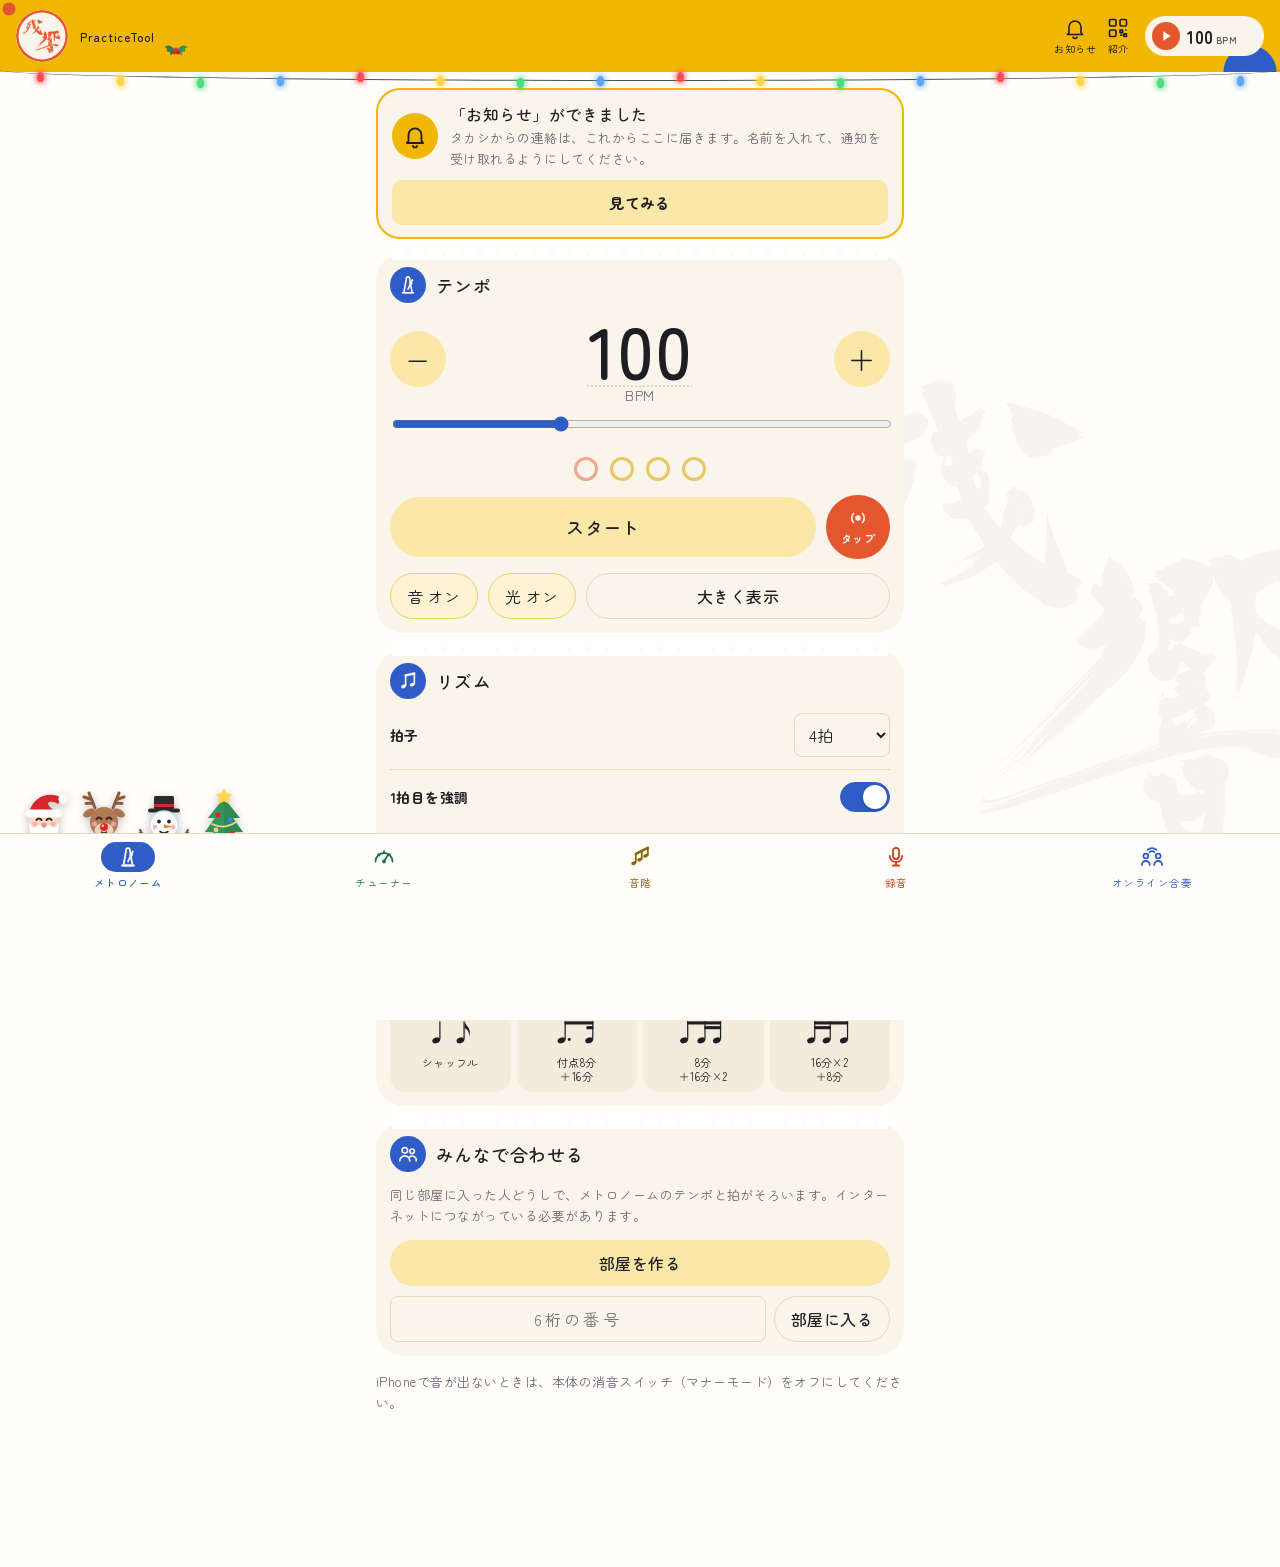
==== index.html @ eec0e706 "アイコンの自動更新：アイコンのアドレスに版を付けて Android が確実に新しい絵に替えるように（アプリの id も固定）。iPhone のホーム画面アプリには、アイコンが変わったときに入れ直しの案" ====
<!DOCTYPE html>
<html lang="ja">
<head>
  <meta charset="UTF-8">
  <meta name="viewport" content="width=device-width, initial-scale=1, viewport-fit=cover">
  <meta name="theme-color" content="#F2B705">
  <!-- 字体：禅丸ゴシック（T'S コンセプト） -->
  <link rel="preconnect" href="https://fonts.googleapis.com">
  <link rel="preconnect" href="https://fonts.gstatic.com" crossorigin>
  <link href="https://fonts.googleapis.com/css2?family=Zen+Maru+Gothic:wght@400;500&amp;display=swap" rel="stylesheet">
  <!-- クリスマスの見た目（毎年11月1日〜12月25日）。描く前に切り替えて、ちらつかないようにする -->
  <script>
    (function () {
      var d = new Date();
      if (d.getMonth() === 10 || (d.getMonth() === 11 && d.getDate() <= 25)) document.documentElement.classList.add('theme-xmas');
    })();
  </script>
  <meta name="description" content="メトロノーム・チューナー・音階・録音をひとつにまとめた楽器練習アプリ">
  <meta name="apple-mobile-web-app-capable" content="yes">
  <meta name="apple-mobile-web-app-title" content="残響PracticeTool">
  <meta name="apple-mobile-web-app-status-bar-style" content="black-translucent">
  <title>残響 PracticeTool</title>
  <!-- LINE などにリンクを貼ったときのプレビュー -->
  <meta property="og:type" content="website">
  <meta property="og:title" content="残響 PracticeTool">
  <meta property="og:description" content="メトロノーム・チューナー・音階・録音をひとつにまとめた楽器練習アプリ。ホーム画面に追加して使えます。">
  <meta property="og:url" content="https://trumpet926-bit.github.io/zankyo/">
  <meta property="og:image" content="https://trumpet926-bit.github.io/zankyo/icons/og-image.png">
  <meta property="og:image:width" content="1200">
  <meta property="og:image:height" content="630">
  <meta name="twitter:card" content="summary_large_image">
  <link rel="manifest" href="manifest.webmanifest">
  <link rel="icon" href="icons/icon-32.png?v=20261123" sizes="32x32" type="image/png">
  <link rel="icon" href="icons/icon-192.png?v=20261123" sizes="192x192" type="image/png">
  <link rel="apple-touch-icon" href="icons/icon-180.png?v=20261123">
  <link rel="stylesheet" href="style.css">
</head>
<body>
  <header class="app-header">
    <h1 class="brand">
      <img src="icons/logo-seal.png" alt="残響" class="brand-logo" draggable="false">
      <span class="brand-sub">PracticeTool</span>
      <!-- クリスマスの飾り（ひいらぎ） -->
      <svg class="xmas-holly" viewBox="0 0 32 24" aria-hidden="true">
        <path d="M15 13C10 4 4 6 2 9c3 0 4 3 2 5 4-1 6 2 5 5 3-3 5-3 6-6Z" fill="#2f7d4f"/>
        <path d="M17 13c5-9 11-7 13-4-3 0-4 3-2 5-4-1-6 2-5 5-3-3-5-3-6-6Z" fill="#3a8f5c"/>
        <circle cx="13.6" cy="15" r="2.6" fill="#d4282f"/>
        <circle cx="18.4" cy="15" r="2.6" fill="#c41f27"/>
        <circle cx="16" cy="11.4" r="2.6" fill="#e0353d"/>
      </svg>
    </h1>
    <!-- お知らせ（持ち主から全員へ） -->
    <button class="header-share header-notice" id="openNotice" aria-label="お知らせ">
      <svg viewBox="0 0 24 24" aria-hidden="true">
        <path d="M6 16.5V11a6 6 0 0 1 12 0v5.5l1.5 2h-15Z"/>
        <path d="M10 20.5a2 2 0 0 0 4 0"/>
      </svg>
      <span>お知らせ</span>
      <i class="notice-dot" id="noticeDot" hidden></i>
    </button>
    <!-- アプリを人に紹介する（QRコードを見せる） -->
    <button class="header-share" id="openShare" aria-label="このアプリを紹介する">
      <svg viewBox="0 0 24 24" aria-hidden="true">
        <rect x="3.5" y="3.5" width="6.5" height="6.5" rx="1.2"/>
        <rect x="14" y="3.5" width="6.5" height="6.5" rx="1.2"/>
        <rect x="3.5" y="14" width="6.5" height="6.5" rx="1.2"/>
        <path d="M14 14h2.6v2.6H14zM17.9 17.9h2.6v2.6h-2.6zM14 19.2h2.6M19.2 14h1.3"/>
      </svg>
      <span>紹介</span>
    </button>
    <!-- どの画面からでも押せる、小さなメトロノームのボタン -->
    <button class="mini-metro" id="miniMetro" aria-label="メトロノームのスタート／ストップ">
      <span class="mini-dot" id="miniDot"></span>
      <span class="mini-icon" id="miniIcon"></span>
      <span class="mini-bpm"><span id="miniBpm">100</span><small>BPM</small></span>
    </button>
  </header>

  <!-- 新しい版のお知らせ -->
  <div class="update-banner" id="updateBanner" hidden>新しい版があります。止めたあと（部屋に入っているときは出たあと）に自動で更新します。</div>
  <div class="update-banner done" id="updatedToast" hidden>新しい版に更新しました</div>

  <main>
    <!-- 新しくできた「お知らせ」の案内（一度お知らせを開くまで出す） -->
    <div class="notice-intro" id="noticeIntro" hidden>
      <span class="notice-intro-bell" aria-hidden="true">
        <svg viewBox="0 0 24 24"><path d="M6 16.5V11a6 6 0 0 1 12 0v5.5l1.5 2h-15Z"/><path d="M10 20.5a2 2 0 0 0 4 0"/></svg>
      </span>
      <div class="notice-intro-text">
        <b>「お知らせ」ができました</b>
        <span>タカシからの連絡は、これからここに届きます。名前を入れて、通知を受け取れるようにしてください。</span>
      </div>
      <button class="ens-btn gold notice-intro-open" id="noticeIntroOpen">見てみる</button>
    </div>
    <!-- ホーム画面に追加する案内（必要なときだけ表示） -->
    <div class="install-banner" id="installBanner" hidden>
      <button class="install-close" id="installClose" aria-label="閉じる">×</button>
      <div class="install-title" id="installTitle"></div>
      <div class="install-body" id="installBody"></div>
      <button class="btn primary" id="installButton" hidden>ホーム画面に追加</button>
    </div>

    <!-- メトロノーム -->
    <section class="panel active" id="panel-metronome">
      <!-- テンポ -->
      <div class="tool-section">
        <div class="section-head">
          <span class="section-icon">
            <svg viewBox="0 0 24 24" aria-hidden="true">
              <path d="M7.5 20.5 10.3 4.2a1.2 1.2 0 0 1 1.2-1h1a1.2 1.2 0 0 1 1.2 1l2.8 16.3Z" class="line"/>
              <path d="M6 20.5h12M12 16.5 16.8 6.5" class="line"/>
              <circle cx="15.1" cy="10" r="1.7" class="dot"/>
            </svg>
          </span>
          <h2>テンポ</h2>
        </div>
        <div class="bpm-display">
          <button class="round-btn" id="bpmDown" aria-label="テンポを下げる">−</button>
          <div>
            <button class="bpm-value tempo-edit" id="bpmValue" aria-label="テンポを数字で入力">100</button>
            <div class="bpm-label">BPM</div>
          </div>
          <button class="round-btn" id="bpmUp" aria-label="テンポを上げる">＋</button>
        </div>
        <input type="range" id="bpmSlider" min="30" max="240" value="100" class="bpm-slider">

        <div class="beat-dots" id="beatDots"></div>

        <div class="action-row">
          <button class="btn primary big" id="startStop">スタート</button>
          <button class="tap-btn" id="tapTempo" aria-label="タップしてテンポを決める">
            <svg viewBox="0 0 24 24" aria-hidden="true">
              <circle cx="12" cy="12" r="3" fill="currentColor"/>
              <path d="M7.1 7.1a7 7 0 0 0 0 9.8M16.9 7.1a7 7 0 0 1 0 9.8" fill="none" stroke="currentColor" stroke-width="1.8" stroke-linecap="round"/>
            </svg>
            <span>タップ</span>
          </button>
        </div>
        <div class="action-row compact">
          <button class="toggle" data-toggle="metroSound" aria-pressed="true">音</button>
          <button class="toggle" data-toggle="metroLight" aria-pressed="true">光</button>
          <button class="btn" id="openBigView">大きく表示</button>
        </div>
      </div>

      <!-- リズム -->
      <div class="tool-section">
        <div class="section-head">
          <span class="section-icon">
            <svg viewBox="0 0 24 24" aria-hidden="true">
              <ellipse cx="7" cy="18" rx="2.6" ry="1.9" transform="rotate(-20 7 18)" class="dot"/>
              <ellipse cx="16.5" cy="16" rx="2.6" ry="1.9" transform="rotate(-20 16.5 16)" class="dot"/>
              <path d="M9.4 17.3V5.8M18.9 15.3V3.8" class="line"/>
              <path d="M9.4 5.8 18.9 3.8" class="beam"/>
            </svg>
          </span>
          <h2>リズム</h2>
        </div>
        <div class="setting-row">
          <span class="sub-label">拍子</span>
          <select id="beatsSelect">
            <option value="1">1拍</option>
            <option value="2">2拍</option>
            <option value="3">3拍</option>
            <option value="4" selected>4拍</option>
            <option value="5">5拍</option>
            <option value="6">6拍</option>
            <option value="7">7拍</option>
          </select>
        </div>
        <label class="setting-row">
          <span class="sub-label">1拍目を強調</span>
          <input type="checkbox" id="accentCheck" class="switch" checked>
        </label>
        <div class="sub-head">音色</div>
        <div class="seg click-sounds" id="clickSounds"></div>
        <div class="rhythm-grid" id="rhythmGrid"></div>
      </div>

      <!-- みんなで合わせる -->
      <div class="tool-section">
        <div class="section-head">
          <span class="section-icon">
            <svg viewBox="0 0 24 24" aria-hidden="true">
              <circle cx="8.5" cy="8" r="3" class="line"/>
              <circle cx="16.5" cy="9" r="2.5" class="line"/>
              <path d="M3 19.5a5.5 5.5 0 0 1 11 0M13.8 15.2A4.5 4.5 0 0 1 21 19.5" class="line"/>
            </svg>
          </span>
          <h2 id="syncHeading">みんなで合わせる</h2>
        </div>
        <div id="syncOut">
          <p class="note" id="syncInvite">同じ部屋に入った人どうしで、メトロノームのテンポと拍がそろいます。インターネットにつながっている必要があります。</p>
          <button class="btn primary full-width" id="syncCreate">部屋を作る</button>
          <div class="sync-join">
            <input type="text" inputmode="numeric" maxlength="6" id="syncCodeInput" placeholder="6桁の番号" class="code-input" autocomplete="off">
            <button class="btn" id="syncJoin">部屋に入る</button>
          </div>
        </div>
        <div id="syncIn" hidden>
          <div class="sync-room">
            <span>部屋 <b class="sync-code" id="syncCode"></b></span>
            <button class="btn small" id="syncInviteBtn">招待する</button>
          </div>
          <div class="sync-qr" id="syncQr" hidden></div>
          <div class="sync-me"><span class="sync-me-face" id="syncMeFace"></span><div><small>あなたは</small><b id="syncMe"></b><span class="sync-me-role" id="syncMeRole"></span></div></div>
          <div class="sync-members" id="syncMembers"></div>
          <div class="sync-message" id="syncMessage"></div>
          <div class="sync-calib">
            <p class="sync-calib-live" id="syncCalibLive" hidden></p>
            <button class="btn primary full-width" id="syncCalib" hidden>基準の台に自動で合わせる</button>
            <button class="btn primary full-width" id="syncCalibAll" hidden>全員を順番に合わせる</button>
            <p class="note" id="syncCalibNote"></p>
            <p class="note" id="syncCalibResult" hidden></p>
            <button class="btn full-width tapcal-open" id="openTapCal">タップで合わせる（オンライン合奏用）</button>
            <p class="note small-note">離れた場所の人と合わせるときの補正です。一緒にいるときは、上の「基準の台に自動で合わせる」のほうが正確です。</p>
          </div>
          <div class="sync-countin">
            <label class="setting-row">
              <span class="sub-label">スタートのたびに音で合わせる<small>カウントイン（ピッ×4）のあいだに、全員のマイクで聞いて合わせ直します。同じ部屋にいるとき用。通信の具合に左右されにくくなります。</small></span>
              <input type="checkbox" class="switch" id="syncCountIn">
            </label>
            <p class="note small-note" id="syncCountInNote"></p>
          </div>
          <label class="sync-offset">音のタイミング補正（手で微調整）
            <input type="range" id="syncOffset" min="-400" max="200" step="5" class="bpm-slider">
            <span class="note" id="syncOffsetValue">0 ms</span>
          </label>
          <p class="note">ほかの人より音が早く聞こえるときは右へ、遅いときは左へ動かします。リズム・音・光は自分だけの設定です。</p>
          <button class="btn danger small" id="syncLeave">部屋を出る</button>
        </div>
        <p class="note" id="syncStatus" hidden></p>
        <p class="error" id="syncError" hidden></p>
      </div>

      <p class="note">iPhoneで音が出ないときは、本体の消音スイッチ（マナーモード）をオフにしてください。</p>
      <!-- 時計（Garmin）からの操作。時計を登録した端末だけに出る -->
      <div class="tool-section" id="watchCard" hidden>
        <div class="section-head">
          <span class="section-icon">
            <svg viewBox="0 0 24 24" aria-hidden="true">
              <circle cx="12" cy="12" r="6.5" class="line"/>
              <path d="M9 5.5 9.8 2h4.4l.8 3.5M9 18.5l.8 3.5h4.4l.8-3.5M12 9v3l2 1.5" class="line"/>
            </svg>
          </span>
          <h2>時計で操作</h2>
        </div>
        <button class="btn primary full-width" id="watchToggle">時計からの操作を受け付ける</button>
        <p class="note" id="watchNote"></p>
        <button class="btn small" id="watchCopy">ホーム画面のアプリにも登録する（番号をコピー）</button>
        <p class="note small-note" id="watchCopyNote" hidden>コピーしました。ホーム画面のアプリを開き、左上の「残響」のロゴを5回続けてたたくと出るページのいちばん下で「貼り付けて登録」を押してください。</p>
      </div>
    </section>

    <!-- チューナー -->
    <section class="panel" id="panel-tuner">
      <!-- 上：チューナー -->
      <div class="tool-section">
      <div class="section-head">
        <span class="section-icon">
          <svg viewBox="0 0 24 24" aria-hidden="true">
            <path d="M3.5 16.5a8.5 8.5 0 0 1 17 0" class="line"/>
            <path d="M12 6.2V8M6.2 9.2l1.2 1.2M17.8 9.2l-1.2 1.2" class="line"/>
            <path d="M12 16.5 15.6 10.4" class="line"/>
            <circle cx="12" cy="16.5" r="1.9" class="dot"/>
          </svg>
        </span>
        <h2>チューナー</h2>
      </div>
      <div class="tuner-display" id="tunerDisplay">
        <div class="tuner-note"><span id="tunerNote">–</span><span class="tuner-octave" id="tunerOctave"></span></div>
        <div class="tuner-freq" id="tunerFreq">&nbsp;</div>
        <div class="tuner-meter">
          <div class="meter-tick" style="left: 0%"></div>
          <div class="meter-tick" style="left: 25%"></div>
          <div class="meter-tick center" style="left: 50%"></div>
          <div class="meter-tick" style="left: 75%"></div>
          <div class="meter-tick" style="left: 100%"></div>
          <div class="meter-needle" id="meterNeedle"></div>
        </div>
        <div class="meter-labels">
          <span>♭ 低い</span>
          <span class="tuner-cents" id="tunerCents">&nbsp;</span>
          <span>高い ♯</span>
        </div>
      </div>

      <button class="btn primary big full-width" id="tunerStartStop">マイクをオン</button>
      <p class="error" id="tunerError" hidden></p>

      <div class="sensitivity-row">
        <span class="sub-label">感度</span>
        <span class="note">鈍い</span>
        <input type="range" id="tunerSensitivity" min="1" max="5" step="1" value="4" class="bpm-slider">
        <span class="note">敏感</span>
      </div>
      <div class="input-meter">
        <div class="level-bar" id="tunerLevel"></div>
        <div class="level-mark" id="tunerLevelMark"></div>
      </div>
      <p class="note small-note">バーが縦の線を越えると反応します。反応しにくいときは感度を上げ、まわりの音に反応するときは下げてください。</p>
      </div>

      <!-- 下：基準音（音叉の代わり） -->
      <div class="tool-section">
        <div class="section-head">
          <span class="section-icon">
            <svg viewBox="0 0 24 24" aria-hidden="true">
              <path d="M8.5 3v7.2a3.5 3.5 0 0 0 7 0V3" class="line"/>
              <path d="M12 13.7V21" class="line"/>
              <path d="M18.6 5.4a3.6 3.6 0 0 1 0 4.4M20.6 3.8a6.2 6.2 0 0 1 0 7.6" class="line"/>
            </svg>
          </span>
          <h2>基準音</h2>
        </div>
        <div class="drone-main">
          <button class="round-btn small" id="dronePrev" aria-label="半音下げる">◀</button>
          <div class="drone-note">
            <div class="drone-name" id="droneName">B♭4</div>
            <div class="drone-freq" id="droneFreq">466.2 Hz</div>
          </div>
          <button class="round-btn small" id="droneNext" aria-label="半音上げる">▶</button>
          <button class="btn primary drone-toggle" id="droneToggle">鳴らす</button>
        </div>
        <div class="drone-row">
          <div class="seg drone-quick">
            <button id="droneBb">B♭</button>
            <button id="droneA">A</button>
          </div>
          <span class="player-label">オクターブ</span>
          <div class="seg drone-oct">
            <button id="droneOctDown" aria-label="1オクターブ下げる">−</button>
            <button id="droneOctUp" aria-label="1オクターブ上げる">＋</button>
          </div>
        </div>
        <div class="drone-row">
          <span class="player-label">音色</span>
          <div class="seg" id="droneTimbres"></div>
        </div>
        <div class="drone-row">
          <span class="player-label">音量</span>
          <input type="range" id="droneVolume" min="0.1" max="1" step="0.05" class="bpm-slider">
        </div>
        <p class="note small-note">鳴らしている間は、チューナーのマイクはオフになります。</p>
      </div>

      <!-- 共通の設定 -->
      <div class="common-setting">
        <div>
          <div class="sub-label">基準の高さ（A）</div>
          <div class="note small-note">チューナー・基準音・音階に共通。吹奏楽では 442Hz がよく使われます</div>
        </div>
        <div class="a4-control">
          <button class="round-btn small" id="a4Down" aria-label="基準を下げる">−</button>
          <span class="a4-value"><span id="a4Value">442</span><small>Hz</small></span>
          <button class="round-btn small" id="a4Up" aria-label="基準を上げる">＋</button>
        </div>
      </div>
    </section>

    <!-- 音階 -->
    <section class="panel" id="panel-scale">
      <!-- 調と種類 -->
      <div class="tool-section">
        <div class="section-head">
          <span class="section-icon">
            <svg viewBox="0 0 24 24" aria-hidden="true">
              <path d="M9 3.5 7.5 20.5M15.5 3.5 14 20.5M4.5 9.5l15-2.5M4 16l15-2.5" class="line"/>
            </svg>
          </span>
          <h2>調と種類</h2>
        </div>
        <div class="sub-head">調</div>
        <div class="key-grid" id="keyGrid"></div>
        <div class="sub-head">種類</div>
        <div class="chip-grid" id="scaleTypes"></div>
      </div>

      <!-- 音階（音の並びと再生） -->
      <div class="tool-section">
        <div class="section-head">
          <span class="section-icon">
            <svg viewBox="0 0 24 24" aria-hidden="true">
              <ellipse cx="5.6" cy="18.3" rx="2.4" ry="1.8" transform="rotate(-20 5.6 18.3)" class="dot"/>
              <ellipse cx="11.6" cy="14.6" rx="2.4" ry="1.8" transform="rotate(-20 11.6 14.6)" class="dot"/>
              <ellipse cx="17.6" cy="10.9" rx="2.4" ry="1.8" transform="rotate(-20 17.6 10.9)" class="dot"/>
              <path d="M7.8 17.6V8.8M13.8 13.9V5.6M19.8 10.2V2.9" class="line"/>
              <path d="M7.8 8.8 19.8 2.9" class="beam"/>
            </svg>
          </span>
          <div>
            <h2 id="scaleTitle"></h2>
            <div class="scale-start" id="scaleStart"></div>
          </div>
        </div>
        <button class="guide-link" id="openGuide">
          <svg viewBox="0 0 24 24" aria-hidden="true"><path d="M4 5.5A2.5 2.5 0 0 1 6.5 3H20v15H6.5A2.5 2.5 0 0 0 4 20.5Zm0 15A2.5 2.5 0 0 0 6.5 23H20v-5" fill="none" stroke="currentColor" stroke-width="1.8" stroke-linejoin="round"/></svg>
          <span id="openGuideLabel">この音階の解説</span>
        </button>
        <div class="note-chips" id="noteChips"></div>
        <p class="note small-note">音符を押すと、その音が鳴ります。</p>
        <div class="scale-play">
          <button class="btn primary big" id="scaleStartStop">再生</button>
          <button class="btn big rec-along" id="scaleRecord"></button>
        </div>
        <p class="note small-note">「録音しながら再生」は、鳴らした音階と自分の演奏をまとめて録音し、「録音」の画面に保存します。</p>
        <p class="error" id="scaleRecError" hidden></p>
      </div>

      <!-- 再生の設定 -->
      <div class="tool-section">
        <div class="section-head">
          <span class="section-icon">
            <svg viewBox="0 0 24 24" aria-hidden="true">
              <path d="M4 7h16M4 17h16" class="line"/>
              <circle cx="9" cy="7" r="2.4" class="knob"/>
              <circle cx="15" cy="17" r="2.4" class="knob"/>
            </svg>
          </span>
          <h2>再生の設定</h2>
        </div>
        <div class="sub-head">テンポ</div>
        <div class="tempo-row">
          <button class="round-btn small" id="scaleBpmDown" aria-label="テンポを下げる">−</button>
          <span class="tempo-value"><button class="tempo-edit" id="scaleBpmValue" aria-label="テンポを数字で入力">80</button> BPM</span>
          <button class="round-btn small" id="scaleBpmUp" aria-label="テンポを上げる">＋</button>
        </div>
        <input type="range" id="scaleBpmSlider" min="30" max="200" value="80" class="bpm-slider">
        <div class="sub-head">音の長さ</div>
        <div class="note-lengths" id="noteLengths"></div>
        <div class="sub-head">練習の補助</div>
        <label class="setting-row">
          <span class="sub-label">自分で吹く<small>音階は鳴らさず、楽譜の音符をテンポに合わせて光らせます</small></span>
          <input type="checkbox" id="scaleSelfPlay" class="switch">
        </label>
        <label class="setting-row">
          <span class="sub-label">ドローン（主音をのばす）<small>主音とのずれが「うなり」として聞こえます</small></span>
          <input type="checkbox" id="scaleDrone" class="switch">
        </label>
        <div class="drone-mix" id="scaleDroneMix">
          <span class="note">ドローンの音量</span>
          <input type="range" id="scaleDroneVolume" min="0.1" max="1" step="0.05" class="bpm-slider">
        </div>
        <label class="setting-row" id="scaleRelativeRow">
          <span class="sub-label">平行調も続けて<small id="scaleRelativeNote"></small></span>
          <input type="checkbox" id="scaleRelative" class="switch">
        </label>
        <label class="setting-row">
          <span class="sub-label">メトロノームも鳴らす</span>
          <input type="checkbox" id="scaleClick" class="switch">
        </label>
        <button class="guide-link scale-more" id="toggleScaleSettings" aria-expanded="false">
          <svg viewBox="0 0 24 24" aria-hidden="true"><path d="M4 7h16M4 17h16" fill="none" stroke="currentColor" stroke-width="1.8" stroke-linecap="round"/><circle cx="9" cy="7" r="2.4" fill="currentColor"/><circle cx="15" cy="17" r="2.4" fill="currentColor"/></svg>
          <span>詳しい設定</span>
        </button>
        <div class="scale-settings" id="scaleSettings" hidden>
        <div class="sub-head">楽器の調</div>
        <div class="seg" id="scaleTranspositions">
          <button data-transposition="0">C（実音）</button>
          <button data-transposition="2">B♭</button>
          <button data-transposition="9">E♭</button>
          <button data-transposition="7">F</button>
        </div>
        <p class="note small-note" id="transpositionNote"></p>
        <div class="sub-head">始める高さ</div>
        <div class="seg" id="scaleOctaves">
          <button data-octave="-2">2つ下</button>
          <button data-octave="-1">1つ下</button>
          <button data-octave="0">標準</button>
          <button data-octave="1">1つ上</button>
        </div>
        <label class="setting-row">
          <span class="sub-label">始める前に4拍数える</span>
          <input type="checkbox" id="countIn" class="switch">
        </label>
        <label class="setting-row">
          <span class="sub-label">くり返す</span>
          <input type="checkbox" id="scaleRepeat" class="switch">
        </label>
        </div>
      </div>
    </section>

    <!-- 録音 -->
    <section class="panel" id="panel-recorder">
      <div class="tool-section">
        <div class="section-head">
          <span class="section-icon">
            <svg viewBox="0 0 24 24" aria-hidden="true">
              <rect x="9" y="2.8" width="6" height="11.2" rx="3" class="line"/>
              <path d="M5.8 11a6.2 6.2 0 0 0 12.4 0M12 17.2v3.3M8.8 20.5h6.4" class="line"/>
            </svg>
          </span>
          <h2>録音</h2>
        </div>
        <div class="rec-panel">
          <div class="rec-time" id="recTime">0:00</div>
          <div class="level-meter"><div class="level-bar" id="levelBar"></div></div>
          <button class="rec-button" id="recButton" aria-label="録音"><span class="rec-icon"></span></button>
          <div class="rec-status" id="recStatus">押すと録音を始めます</div>
        </div>
        <label class="setting-row">
          <span class="sub-label">メトロノームを鳴らしながら録音</span>
          <input type="checkbox" id="recWithMetronome" class="switch">
        </label>
        <p class="note small-note">テンポと拍子は「メトロノーム」画面の設定を使います。</p>
        <p class="error" id="recError" hidden></p>
      </div>

      <!-- 再生プレーヤー（一覧から選んだ録音を再生する） -->
      <div class="player" id="player" hidden>
        <div class="player-title" id="playerTitle"></div>
        <canvas class="waveform" id="waveform" aria-label="波形。押すとその位置から再生します"></canvas>
        <div class="seek-wrap">
          <div class="loop-region" id="loopRegion" hidden></div>
          <input type="range" id="playerSeek" min="0" max="1000" value="0" class="bpm-slider player-seek" aria-label="再生位置">
        </div>
        <div class="player-times"><span id="playerPos">0:00</span><span id="playerDur">0:00</span></div>
        <div class="player-controls">
          <button class="round-btn skip-btn" id="playerBack" aria-label="5秒戻す">−5秒</button>
          <button class="player-play" id="playerPlay" aria-label="再生"></button>
          <button class="round-btn skip-btn" id="playerFwd" aria-label="5秒進める">+5秒</button>
        </div>
        <div class="player-row">
          <span class="player-label">速さ</span>
          <div class="seg" id="playerRates">
            <button data-rate="0.5">0.5倍</button>
            <button data-rate="0.75">0.75倍</button>
            <button data-rate="1">1倍</button>
          </div>
        </div>
        <div class="player-row">
          <span class="player-label">くり返し</span>
          <div class="seg">
            <button id="loopA">A</button>
            <button id="loopB">B</button>
            <button id="loopClear">解除</button>
          </div>
        </div>
        <p class="note" id="loopInfo">始めたい位置で「A」、終わりたい位置で「B」を押すと、その間をくり返します。</p>
        <button class="btn full-width trim-open" id="trimOpen">✂ 切り取り</button>
        <div class="trim-panel" id="trimPanel" hidden>
          <p class="trim-range" id="trimRange"></p>
          <p class="note small-note">波形の上の丸い持ち手を動かして、残したい範囲を決めます。元の録音はそのまま残り、切り取った部分が新しい録音（MP3）として保存されます。</p>
          <div class="trim-row">
            <button class="btn small" id="trimSetStart">今の位置を開始に</button>
            <button class="btn small" id="trimSetEnd">今の位置を終了に</button>
          </div>
          <div class="trim-row">
            <button class="btn" id="trimPreview">▶ 範囲を聞く</button>
            <button class="btn primary" id="trimSave">この範囲を保存</button>
          </div>
          <button class="btn small trim-cancel" id="trimCancel">やめる</button>
          <p class="error" id="trimError" hidden></p>
        </div>
        <button class="btn full-width rec-along" id="playerOverdub"></button>
        <p class="note small-note">この録音を頭からスピーカーで鳴らし、合わせて吹いた音とまとめて録音します。最後まで鳴ると録音も止まります。</p>
        <p class="error" id="playerError" hidden></p>
      </div>

      <div class="list-head">
        <h2>録音したもの</h2>
        <button class="btn small" id="importButton">ファイルを開く</button>
        <input type="file" id="importInput" accept="audio/*,.m4a,.mp3,.wav,.webm,.aac,.ogg" multiple hidden>
      </div>
      <div id="recList"></div>
    </section>
    <section class="panel" id="panel-ensemble">
      <div class="ens-stage">
        <!-- パスワードを入れるまでは、これだけを出す -->
        <div class="ens-lock" id="ensLock">
          <h2 class="ens-title">オンライン合奏</h2>
          <p class="ens-lead">離れた場所の仲間と、音声をつないで一緒に吹く。<br>パスワードを知っている人だけの部屋です。</p>
          <form class="ens-form" id="labUnlock">
            <input type="password" id="labPassword" placeholder="パスワード" autocomplete="off" class="ens-input">
            <button class="ens-btn gold" type="submit" id="labSubmit">入る</button>
          </form>
          <p class="ens-error" id="labError" hidden></p>
        </div>

        <!-- 合奏を始める・参加する -->
        <div class="ens-lobby" id="ensLobby" hidden>
          <h2 class="ens-title">オンライン合奏</h2>
          <p class="ens-lead" id="ensLobbyLead">有線イヤホンをつけて、はじめましょう。</p>
          <button class="ens-btn gold large" id="ensStartSession">合奏をはじめる</button>
          <p class="ens-small center">部屋をつくると、すぐに音声がつながります。仲間はあとから招待できます。</p>
          <div class="ens-divider"><span>または</span></div>
          <form class="ens-form" id="ensJoinForm">
            <input type="text" inputmode="numeric" maxlength="6" id="ensCode" placeholder="部屋の番号（6桁）" class="ens-input code" autocomplete="off">
            <button class="ens-btn outline" type="submit" id="ensJoinBtn">参加する</button>
          </form>
          <p class="ens-error" id="ensLobbyError" hidden></p>
        </div>

        <!-- 合奏中 -->
        <div class="ens-session" id="ensSession" hidden>
          <div class="ens-head">
            <div>
              <p class="ens-label">部屋の番号</p>
              <p class="ens-room-code" id="ensRoomCode"></p>
            </div>
            <button class="ens-btn outline small" id="ensInvite">招待する</button>
          </div>
          <div class="ens-qr" id="ensQr" hidden></div>

          <div class="ens-members" id="ensMembers"></div>
          <button class="ens-btn gold full" id="ensConnect" hidden>音声をつなぐ</button>
          <p class="ens-error" id="ensError" hidden></p>

          <div class="ens-metro">
            <div class="ens-dots" id="ensDots"></div>
            <div class="ens-metro-row">
              <button class="ens-round" id="ensBpmDown" aria-label="テンポを下げる">−</button>
              <div class="ens-bpm"><span id="ensBpm">100</span><small>BPM</small></div>
              <button class="ens-round" id="ensBpmUp" aria-label="テンポを上げる">＋</button>
            </div>
            <div class="ens-metro-row">
              <select id="ensBeats" class="ens-select" aria-label="拍子">
                <option value="1">1拍</option>
                <option value="2">2拍</option>
                <option value="3">3拍</option>
                <option value="4" selected>4拍</option>
                <option value="5">5拍</option>
                <option value="6">6拍</option>
                <option value="7">7拍</option>
              </select>
              <button class="ens-btn gold" id="ensStart">スタート</button>
            </div>
            <div class="ens-metro-row">
              <button class="ens-btn gold ens-cue-btn" id="ensCue">合図を出す</button>
              <button class="ens-btn outline" id="ensBig">大きく表示</button>
            </div>
            <p class="ens-small center">合図：次の小節で、全員の画面に拍の数字（1・2・3・4）が出ます。</p>
          </div>

          <div class="ens-record">
            <button class="ens-rec" id="ensRec" aria-label="合奏を録音する"><span></span></button>
            <p class="ens-rec-label" id="ensRecLabel">合奏を録音する</p>
            <p class="ens-small center" id="ensTakeStatus" hidden></p>
            <button class="ens-btn outline small" id="ensTakeRetry" hidden>もう一度送る</button>
          </div>

          <div class="ens-actions">
            <button class="ens-chip" id="ensMute">マイクを切る</button>
            <button class="ens-chip" id="ensTapCal">タップで合わせる（オンライン合奏用）</button>
          </div>
          <label class="ens-option">
            <input type="checkbox" id="metroViaElement" class="switch">
            <span>メトロノームが聞こえないとき：相手の声と同じ出口から鳴らす</span>
          </label>
        </div>

        <!-- これまでの合奏録音 -->
        <div class="ens-takes" id="ensTakes" hidden>
          <h3 class="ens-subtitle">これまでの合奏録音</h3>
          <div class="ens-take-list" id="ensTakeList"></div>
          <p class="ens-small" id="mixStatus" hidden></p>
        </div>
        <button class="ens-btn outline ens-exit" id="labHide" hidden>退出</button>
      </div>
    </section>
  </main>

  <!-- 音階の解説 -->
  <div class="guide-view" id="guideView" hidden>
    <div class="guide-top">
      <div class="guide-top-row">
        <h2>音階の解説</h2>
        <button class="guide-close" id="closeGuide" aria-label="閉じる">×</button>
      </div>
      <div class="guide-tabs" id="guideTabs"></div>
    </div>
    <article class="guide-body" id="guideBody"></article>
  </div>

  <!-- アプリの紹介（QRコードを見せて、使う人を増やす） -->
  <!-- お知らせ（持ち主から全員へ。一方通行）と、持ち主への連絡 -->
  <div class="share-view notice-view" id="noticeView" hidden>
    <button class="zk-close" id="closeNotice" aria-label="閉じる">×</button>
    <div class="notice-inner">
      <!-- お知らせ と 連絡 は別のページ（上の切り替えで移る） -->
      <div class="notice-tabs" role="tablist">
        <button class="notice-tab active" id="noticeTabNews" role="tab" aria-selected="true">お知らせ</button>
        <button class="notice-tab" id="noticeTabContact" role="tab" aria-selected="false">タカシに連絡</button>
      </div>

      <section class="notice-page" id="noticePageNews">
        <form class="notice-card" id="noticeNameForm" hidden>
          <p>はじめに、お名前を教えてください。お知らせを読んだことが、タカシに伝わります。</p>
          <div class="notice-row">
            <input type="text" id="noticeNameInput" maxlength="20" placeholder="お名前" autocomplete="name">
            <button class="ens-btn gold" type="submit">決める</button>
          </div>
        </form>
        <div class="notice-owner-bar" id="noticeOwnerBar" hidden>
          <span class="note small-note" id="noticeDevices"></span>
          <button class="ens-btn gold notice-write" id="noticeWrite">＋ 書く</button>
        </div>
        <div class="notice-card notice-compose" id="noticeCompose" hidden>
          <input type="text" id="noticeTitleInput" maxlength="60" placeholder="見出し">
          <textarea id="noticeBodyInput" rows="6" maxlength="2000" placeholder="本文"></textarea>
          <div class="notice-row">
            <button class="ens-btn outline" id="noticeCancel" type="button">やめる</button>
            <button class="ens-btn gold" id="noticeSend">全員に送る</button>
          </div>
        </div>
        <p class="note small-note notice-send-note" id="noticeSendNote"></p>
        <div class="notice-list" id="noticeList"></div>
        <div class="notice-foot">
          <div id="noticePushCard" hidden>
            <p class="note small-note" id="noticePushText"></p>
            <button class="ens-btn gold" id="noticePushOn" hidden>通知を受け取る</button>
          </div>
          <p class="note small-note" id="noticeMe" hidden>お名前：<b id="noticeMeName"></b> <button class="btn small" id="noticeRename" type="button">変える</button></p>
        </div>
      </section>

      <section class="notice-page notice-contact" id="noticePageContact" hidden>
        <div class="notice-contact-card">
          <img src="icons/logo-seal.png" alt="" class="notice-contact-seal">
          <h2 id="noticeContactLabel"></h2>
          <p>ご連絡は、SMS（ショートメッセージ）でお願いします。<br>スマホが対応していれば、自動で RCS になります。</p>
          <a class="ens-btn gold notice-sms" id="noticeSms" href="#">メッセージを送る</a>
          <p class="notice-number" id="noticeSmsNumber"></p>
        </div>
      </section>
    </div>
  </div>

  <div class="share-view" id="shareView" hidden>
    <button class="zk-close" id="closeShare" aria-label="閉じる">×</button>
    <div class="share-inner">
      <img src="icons/logo-seal.png" alt="残響" class="share-logo">
      <p class="zk-eyebrow">PRACTICE TOOL</p>
      <h2 class="share-title">残響 PracticeTool</h2>
      <p class="share-lead">管楽器奏者のための練習アプリ<br>無料・登録不要・ブラウザですぐ使えます</p>
      <div class="share-qr"><img src="icons/app-qr.svg" alt="アプリのQRコード"></div>
      <p class="share-note">スマホのカメラで読み取ると開きます</p>
      <p class="share-url">trumpet926-bit.github.io/zankyo</p>
      <div class="share-actions">
        <button class="ens-btn gold" id="shareSend">リンクを送る</button>
        <button class="ens-btn outline" id="shareCopy">コピー</button>
      </div>
      <ul class="share-points">
        <li>メトロノーム（仲間とぴったりそろう）</li>
        <li>チューナー・基準音</li>
        <li>音階と管楽器向けの解説</li>
        <li>録音・聞き返し</li>
      </ul>
    </div>
  </div>

  <!-- タップで合わせる（オンライン合奏用の補正） -->
  <div class="tapcal-view" id="tapCal" hidden>
    <div class="tapcal-inner">
      <p class="tapcal-tag">オンライン合奏用</p>
      <h2 class="tapcal-title">タップで合わせる</h2>
      <p class="note tapcal-note" id="tapCalNote"></p>
      <p class="note small-note">離れた場所の人と合わせるときの補正です。一緒にいるときは「基準の台に自動で合わせる」のほうが正確です。</p>
      <button class="tapcal-pad" id="tapCalPad" disabled aria-label="ここをタップ">タップ</button>
      <p class="tapcal-count" id="tapCalCount"></p>
      <div class="tapcal-actions">
        <button class="btn primary" id="tapCalStart">はじめる</button>
        <button class="btn" id="tapCalClose">閉じる</button>
      </div>
    </div>
  </div>

  <!-- オンライン合奏の合図（全員の画面に、拍の数字を大きく出す） -->
  <div class="cue-view" id="cueView" hidden>
    <p class="cue-by" id="cueBy"></p>
    <div class="cue-num" id="cueNum"></div>
    <div class="cue-dots" id="cueDots"></div>
  </div>

  <!-- 隠しページ（上のロゴを5回たたくと開く） -->
  <div class="zk-view" id="zankyoView" hidden>
    <button class="zk-close" id="closeZankyo" aria-label="閉じる">×</button>
    <div class="zk-inner">
      <header class="zk-hero">
        <img src="icons/logo-seal.png" alt="残響" class="zk-logo">
        <p class="zk-eyebrow">ENSEMBLE REVERBERATION</p>
        <p class="zk-lead">香川大学吹奏楽団の OB で結成した<br>アンサンブルです。</p>
      </header>
      <h2 class="zk-heading">これまでの演奏</h2>
      <div class="zk-videos" id="zkVideos"></div>
      <section id="zkSharedSection" hidden>
        <h2 class="zk-heading">聞いてほしい録音</h2>
        <div class="zk-shared" id="zkShared"></div>
      </section>
      <p class="zk-foot">このページは、ロゴを 5 回たたいた人だけが見られます。</p>
      <div class="zk-watch">
        <button class="zk-watch-btn" id="watchPaste">時計の番号を貼り付けて登録</button>
        <p class="zk-watch-note" id="watchPasteNote"></p>
      </div>
    </div>
  </div>

  <!-- メトロノームの大きな表示（譜面台に置いても見えるように） -->
  <div class="big-view" id="bigView" hidden>
    <div class="big-flash" id="bigFlash"></div>
    <button class="big-close" id="closeBigView" aria-label="閉じる">×</button>
    <div class="big-room" id="bigRoom" hidden></div>
    <div class="big-beat" id="bigBeat">–</div>
    <div class="big-dots" id="bigDots"></div>
    <div class="big-info"><span id="bigBpm">100</span> BPM</div>
    <div class="big-controls">
      <button class="big-round" id="bigBpmDown" aria-label="テンポを下げる">−</button>
      <button class="big-start" id="bigStartStop">スタート</button>
      <button class="big-round" id="bigBpmUp" aria-label="テンポを上げる">＋</button>
    </div>
    <button class="big-cue" id="bigCue" hidden>合図を出す</button>
    <div class="big-toggles">
      <button class="toggle" data-toggle="metroSound" aria-pressed="true">音</button>
      <button class="toggle" data-toggle="metroLight" aria-pressed="true">光</button>
    </div>
  </div>

  <nav class="tab-bar">
    <button class="tab active" data-panel="metronome">
      <span class="tab-icon">
        <svg viewBox="0 0 24 24" aria-hidden="true">
          <path d="M7.5 20.5 10.3 4.2a1.2 1.2 0 0 1 1.2-1h1a1.2 1.2 0 0 1 1.2 1l2.8 16.3Z" class="line"/>
          <path d="M6 20.5h12" class="line"/>
          <path d="M12 16.5 16.8 6.5" class="line"/>
          <circle cx="15.1" cy="10" r="1.7" class="dot"/>
        </svg>
      </span>
      <span class="tab-label">メトロノーム</span>
    </button>
    <button class="tab" data-panel="tuner">
      <span class="tab-icon">
        <svg viewBox="0 0 24 24" aria-hidden="true">
          <path d="M3.5 16.5a8.5 8.5 0 0 1 17 0" class="line"/>
          <path d="M12 6.2V8M6.2 9.2l1.2 1.2M17.8 9.2l-1.2 1.2" class="line"/>
          <path d="M12 16.5 15.6 10.4" class="line"/>
          <circle cx="12" cy="16.5" r="1.9" class="dot"/>
        </svg>
      </span>
      <span class="tab-label">チューナー</span>
    </button>
    <button class="tab" data-panel="scale">
      <span class="tab-icon">
        <svg viewBox="0 0 24 24" aria-hidden="true">
          <ellipse cx="5.6" cy="18.3" rx="2.4" ry="1.8" transform="rotate(-20 5.6 18.3)" class="dot"/>
          <ellipse cx="11.6" cy="14.6" rx="2.4" ry="1.8" transform="rotate(-20 11.6 14.6)" class="dot"/>
          <ellipse cx="17.6" cy="10.9" rx="2.4" ry="1.8" transform="rotate(-20 17.6 10.9)" class="dot"/>
          <path d="M7.8 17.6V8.8M13.8 13.9V5.6M19.8 10.2V2.9" class="line"/>
          <path d="M7.8 8.8 19.8 2.9" class="beam"/>
        </svg>
      </span>
      <span class="tab-label">音階</span>
    </button>
    <button class="tab" data-panel="recorder">
      <span class="tab-icon">
        <svg viewBox="0 0 24 24" aria-hidden="true">
          <rect x="9" y="2.8" width="6" height="11.2" rx="3" class="line"/>
          <path d="M5.8 11a6.2 6.2 0 0 0 12.4 0" class="line"/>
          <path d="M12 17.2v3.3M8.8 20.5h6.4" class="line"/>
        </svg>
      </span>
      <span class="tab-label">録音</span>
    </button>
    <button class="tab" data-panel="ensemble">
      <span class="tab-icon">
        <svg viewBox="0 0 24 24" aria-hidden="true">
          <circle cx="5.8" cy="11" r="2.4" class="line"/>
          <circle cx="18.2" cy="11" r="2.4" class="line"/>
          <path d="M1.8 20a4 4 0 0 1 8 0M14.2 20a4 4 0 0 1 8 0" class="line"/>
          <path d="M9.6 7.2a3.4 3.4 0 0 1 4.8 0M7.6 4.8a6.4 6.4 0 0 1 8.8 0" class="line"/>
        </svg>
      </span>
      <span class="tab-label">オンライン合奏</span>
    </button>
  </nav>

  <script src="js/version.js"></script>
  <script src="js/music.js"></script>
  <script src="js/scale-guide.js"></script>
  <script src="js/storage.js"></script>
  <script src="js/usage.js"></script>
  <script src="js/audio.js"></script>
  <script src="js/metronome.js"></script>
  <script src="js/notation.js"></script>
  <script src="js/staff.js"></script>
  <script src="js/scale-player.js"></script>
  <script src="js/pitch.js"></script>
  <script src="js/tuner.js"></script>
  <script src="js/drone.js"></script>
  <script src="js/recordings-db.js"></script>
  <script src="js/recorder.js"></script>
  <script src="js/player.js"></script>
  <script src="js/waveform.js"></script>
  <script src="js/app.js"></script>
  <script src="js/calib.js"></script>
  <script src="js/edo-faces.js"></script>
  <script src="js/sync.js"></script>
  <script src="js/sync-ui.js"></script>
  <script src="js/ensemble.js"></script>
  <script src="js/tap-calib.js"></script>
  <script src="js/zankyo.js"></script>
  <script src="js/share.js"></script>
  <script src="js/xmas.js"></script>
  <script src="js/watch-remote.js"></script>
  <script src="js/hidden-share.js"></script>
  <script src="js/notice.js"></script>
  <script src="js/install.js"></script>
  <script src="js/update.js"></script>
</body>
</html>
---- style.css ----
:root {
  --bg: #f5f5f4;
  --surface: #ffffff;
  --text: #1c1917;
  --muted: #78716c;
  --border: #d6d3d1;
  --accent: #b45309;
  --accent-text: #ffffff;
  --beat: #e7e5e4;
  --beat-on: #f59e0b;
  --beat-strong: #b45309;
  --danger: #b91c1c;
}

@media (prefers-color-scheme: dark) {
  :root {
    --bg: #1c1917;
    --surface: #292524;
    --text: #f5f5f4;
    --muted: #a8a29e;
    --border: #44403c;
    --accent: #f59e0b;
    --accent-text: #1c1917;
    --beat: #44403c;
    --beat-on: #fbbf24;
    --beat-strong: #f59e0b;
    --danger: #f87171;
  }
}

* { box-sizing: border-box; }

body {
  margin: 0;
  font-family: -apple-system, BlinkMacSystemFont, "Hiragino Sans", "Yu Gothic UI", "Meiryo", sans-serif;
  background: var(--bg);
  color: var(--text);
  padding-bottom: calc(76px + env(safe-area-inset-bottom));
  -webkit-tap-highlight-color: transparent;
}

.app-header {
  display: flex;
  align-items: center;
  padding: calc(10px + env(safe-area-inset-top)) 16px 10px;
  background: linear-gradient(135deg, #26213b, #0e0c17);
  color: #fef3c7;
}
.brand { display: flex; align-items: flex-end; gap: 12px; margin: 0; }
.brand-logo { height: 52px; width: auto; display: block; }
.brand-sub { font-size: 12px; font-weight: 600; letter-spacing: 0.12em; color: #fbbf24; opacity: 0.85; }

main { position: relative; max-width: 560px; margin: 0 auto; padding: 16px; }

.panel { display: none; }
.panel.active { display: block; }

h2 { font-size: 16px; margin: 24px 0 8px; }
h2:first-child { margin-top: 0; }

.note { font-size: 13px; color: var(--muted); line-height: 1.6; }
.coming-soon { text-align: center; color: var(--muted); padding: 48px 0; }

/* ボタン */
.btn {
  font: inherit;
  padding: 10px 16px;
  border-radius: 10px;
  border: 1px solid var(--border);
  background: var(--surface);
  color: var(--text);
  cursor: pointer;
}
.btn.primary { background: var(--accent); color: var(--accent-text); border-color: var(--accent); }
.btn.danger { color: var(--danger); border-color: var(--danger); }
.btn.big { flex: 1; font-size: 18px; padding: 16px; }
.btn.small { font-size: 13px; padding: 6px 12px; }

.round-btn {
  width: 56px; height: 56px;
  border-radius: 50%;
  border: 1px solid var(--border);
  background: var(--surface);
  color: var(--text);
  font-size: 28px;
  cursor: pointer;
}

.row { display: flex; gap: 12px; align-items: center; margin: 16px 0; flex-wrap: wrap; }

select, input[type="text"], input[type="password"] {
  font: inherit;
  padding: 8px 10px;
  border-radius: 8px;
  border: 1px solid var(--border);
  background: var(--surface);
  color: var(--text);
}
select.full { width: 100%; }
label { display: flex; gap: 8px; align-items: center; }
label.checkbox { font-size: 15px; }

/* メトロノーム */
.bpm-display {
  display: flex;
  align-items: center;
  justify-content: space-between;
  text-align: center;
  margin: 8px 0 16px;
}
.bpm-value { font-size: 72px; font-weight: 700; line-height: 1; font-variant-numeric: tabular-nums; }
.bpm-label { font-size: 14px; color: var(--muted); }
.bpm-slider { width: 100%; accent-color: var(--accent); }

.beat-dots { display: flex; justify-content: center; gap: 12px; margin: 24px 0; min-height: 28px; }
.beat-dot {
  width: 24px; height: 24px;
  border-radius: 50%;
  background: var(--beat);
  transition: background 0.05s;
}
.beat-dot.on { background: var(--beat-on); }
.beat-dot.on.strong { background: var(--beat-strong); transform: scale(1.15); }

/* 音階 */
.key-grid { display: grid; grid-template-columns: repeat(6, 1fr); gap: 6px; }
.key-btn {
  font: inherit;
  font-size: 16px;
  font-weight: 600;
  padding: 10px 0;
  border-radius: 10px;
  border: 1px solid var(--border);
  background: var(--surface);
  color: var(--text);
  cursor: pointer;
}
.key-btn.selected { background: var(--accent); border-color: var(--accent); color: var(--accent-text); }

.scale-view {
  margin: 16px 0;
  padding: 12px;
  border-radius: 12px;
  background: var(--surface);
  border: 1px solid var(--border);
}
.scale-title { font-size: 18px; font-weight: 700; }
.scale-start { font-size: 13px; color: var(--muted); margin: 4px 0 12px; }
.note-chips { display: flex; flex-direction: column; gap: 8px; margin-bottom: 12px; }
.chip-row { display: flex; flex-wrap: wrap; gap: 6px; }
.chip {
  font: inherit;
  min-width: 40px;
  padding: 8px;
  border: none;
  border-radius: 8px;
  background: var(--beat);
  color: var(--text);
  text-align: center;
  font-size: 15px;
  cursor: pointer;
}
.chip.playing { background: var(--beat-on); color: #1c1917; font-weight: 700; }

.tempo-row { display: flex; align-items: center; justify-content: space-between; }
.tempo-value { font-size: 28px; font-weight: 700; font-variant-numeric: tabular-nums; }
.round-btn.small { width: 44px; height: 44px; font-size: 22px; }

.options { display: flex; flex-direction: column; gap: 10px; margin: 16px 0; }
.full-width { width: 100%; }


/* 下のタブ */
.tab-bar {
  position: fixed;
  left: 0; right: 0; bottom: 0;
  display: flex;
  background: var(--surface);
  border-top: 1px solid var(--border);
  padding-bottom: env(safe-area-inset-bottom);
}
.tab {
  flex: 1;
  font: inherit;
  font-size: 11px;
  padding: 14px 2px;
  border: none;
  background: none;
  color: var(--muted);
  cursor: pointer;
}
.tab.active { color: var(--accent); font-weight: 700; }

/* チューナー */
:root { --good: #15803d; --warn: #b45309; --bad: #b91c1c; }
@media (prefers-color-scheme: dark) {
  :root { --good: #4ade80; --warn: #fbbf24; --bad: #f87171; }
}

.tuner-display {
  text-align: center;
  padding: 24px 16px 16px;
  margin-bottom: 16px;
  border-radius: 16px;
  background: var(--surface);
  border: 1px solid var(--border);
  --state: var(--muted);
}
.tuner-display.good { --state: var(--good); }
.tuner-display.warn { --state: var(--warn); }
.tuner-display.bad { --state: var(--bad); }

.tuner-note { font-size: 80px; font-weight: 700; line-height: 1; color: var(--state); }
.tuner-octave { font-size: 28px; margin-left: 4px; }
.tuner-freq { font-size: 14px; color: var(--muted); margin: 8px 0 20px; font-variant-numeric: tabular-nums; }

.tuner-meter {
  position: relative;
  height: 48px;
  margin: 0 12px;
  border-bottom: 2px solid var(--border);
}
.meter-tick {
  position: absolute;
  bottom: 0;
  width: 2px;
  height: 12px;
  margin-left: -1px;
  background: var(--border);
}
.meter-tick.center { height: 24px; background: var(--good); }
.meter-needle {
  position: absolute;
  bottom: 0;
  left: 50%;
  width: 4px;
  height: 44px;
  margin-left: -2px;
  border-radius: 2px;
  background: var(--state);
  transition: left 0.08s linear;
}
.meter-labels {
  display: flex;
  justify-content: space-between;
  margin-top: 8px;
  font-size: 13px;
  color: var(--muted);
}
.tuner-cents { font-size: 20px; font-weight: 700; color: var(--state); font-variant-numeric: tabular-nums; }

.error { color: var(--bad); font-size: 14px; }

/* 録音 */
.rec-panel {
  display: flex;
  flex-direction: column;
  align-items: center;
  gap: 12px;
  padding: 24px 16px;
  margin-bottom: 16px;
  border-radius: 16px;
  background: var(--surface);
  border: 1px solid var(--border);
}
.rec-time { font-size: 48px; font-weight: 700; font-variant-numeric: tabular-nums; }
.level-meter {
  width: 100%;
  height: 8px;
  border-radius: 4px;
  background: var(--beat);
  overflow: hidden;
}
.level-bar { width: 0%; height: 100%; background: var(--good); transition: width 0.05s linear; }
.rec-button {
  width: 80px;
  height: 80px;
  border-radius: 50%;
  border: 4px solid var(--border);
  background: var(--surface);
  display: flex;
  align-items: center;
  justify-content: center;
  cursor: pointer;
}
.rec-icon {
  width: 48px;
  height: 48px;
  border-radius: 50%;
  background: #dc2626;
  transition: all 0.15s;
}
.rec-button.recording .rec-icon { width: 28px; height: 28px; border-radius: 6px; }
.rec-status { font-size: 13px; color: var(--muted); }

.rec-item {
  padding: 12px;
  margin-bottom: 10px;
  border-radius: 12px;
  background: var(--surface);
  border: 1px solid var(--border);
}
.rec-head { display: flex; justify-content: space-between; margin-bottom: 8px; }
.rec-title { font-weight: 600; }
.rec-dur { color: var(--muted); font-variant-numeric: tabular-nums; }
.rec-item audio { width: 100%; }
.rec-actions { display: flex; justify-content: flex-end; gap: 8px; margin-top: 8px; }
.rec-actions a { text-decoration: none; }

.tab.recording .tab-icon::after { content: ""; position: absolute; top: 2px; right: 10px; width: 8px; height: 8px; border-radius: 50%; background: #dc2626; }

/* 書の透かし（画面の右下にうっすら） */
body::before {
  content: "";
  position: fixed;
  right: -6vmin;
  bottom: calc(40px + env(safe-area-inset-bottom));
  width: min(80vmin, 520px);
  aspect-ratio: 1629 / 1505;
  background: url("icons/watermark-light.png") no-repeat center / contain;
  opacity: 0.06;
  pointer-events: none;
  z-index: 0;
}
@media (prefers-color-scheme: dark) {
  body::before { background-image: url("icons/watermark-dark.png"); opacity: 0.07; }
}
.app-header, main { position: relative; z-index: 1; }
.tab-bar { z-index: 2; }

/* チューナーの感度 */
.sensitivity-row { display: flex; align-items: center; gap: 12px; }
.sensitivity-row .note { margin: 0; white-space: nowrap; }
.input-meter {
  position: relative;
  height: 10px;
  margin: 12px 0 4px;
  border-radius: 5px;
  background: var(--beat);
}
.input-meter .level-bar { border-radius: 5px; }
.level-mark {
  position: absolute;
  top: -4px;
  bottom: -4px;
  width: 2px;
  margin-left: -1px;
  background: var(--text);
}

/* iPhone で、すばやく2回タップしたときに画面が拡大されないようにする（指2本の拡大はそのまま使える） */
html { touch-action: manipulation; }
button, .tab, .chip, .key-btn {
  -webkit-user-select: none;
  user-select: none;
  -webkit-touch-callout: none;
}

/* ホーム画面に追加の案内 */
.install-banner {
  position: relative;
  padding: 14px 40px 14px 14px;
  margin-bottom: 16px;
  border-radius: 12px;
  background: var(--surface);
  border: 2px solid var(--accent);
  font-size: 14px;
  line-height: 1.6;
}
.install-title { font-weight: 700; margin-bottom: 4px; }
.install-body ol { margin: 4px 0 0; padding-left: 20px; }
.install-banner .btn { margin-top: 10px; }
.install-close {
  position: absolute;
  top: 6px;
  right: 6px;
  width: 32px;
  height: 32px;
  border: none;
  background: none;
  color: var(--muted);
  font-size: 20px;
  cursor: pointer;
}

/* メトロノームのリズム */
.rhythm-grid { display: grid; grid-template-columns: repeat(4, 1fr); gap: 6px; margin: 4px 0 16px; }
.rhythm-btn {
  font: inherit;
  display: flex;
  flex-direction: column;
  align-items: center;
  gap: 6px;
  padding: 10px 4px 8px;
  border-radius: 10px;
  border: 1px solid var(--border);
  background: var(--surface);
  color: var(--text);
  cursor: pointer;
}
.rhythm-btn.selected { background: var(--accent); border-color: var(--accent); color: var(--accent-text); }
.rhythm-icon { width: 56px; height: 38px; }
.rhythm-name { font-size: 11px; line-height: 1.3; text-align: center; white-space: pre-line; }

/* 音・光のオン・オフ */
.toggle {
  font: inherit;
  padding: 10px 16px;
  border-radius: 999px;
  border: 1px solid var(--border);
  background: var(--surface);
  color: var(--muted);
  cursor: pointer;
}
.toggle::after { content: " オフ"; }
.toggle[aria-pressed="true"] { background: var(--accent); border-color: var(--accent); color: var(--accent-text); }
.toggle[aria-pressed="true"]::after { content: " オン"; }

/* 大きな表示（明るい・暗いの設定に関係なく、いつも暗い背景） */
.big-view {
  position: fixed;
  inset: 0;
  z-index: 10;
  display: flex;
  flex-direction: column;
  align-items: center;
  justify-content: center;
  gap: 16px;
  padding: calc(16px + env(safe-area-inset-top)) 16px calc(16px + env(safe-area-inset-bottom));
  background: #0e0c17;
  color: #fef3c7;
  overflow: hidden;
}
.big-view[hidden] { display: none; }
.big-view > :not(.big-flash) { position: relative; z-index: 1; }
.big-flash { position: absolute; inset: 0; opacity: 0; pointer-events: none; }
.big-flash.flash { background: #fef3c7; animation: big-flash 0.3s ease-out forwards; --peak: 0.28; }
.big-flash.flash-strong { background: #f59e0b; animation: big-flash 0.3s ease-out forwards; --peak: 0.7; }
@keyframes big-flash {
  from { opacity: var(--peak); }
  to { opacity: 0; }
}
.big-close {
  position: absolute !important;
  top: calc(8px + env(safe-area-inset-top));
  right: 8px;
  width: 48px;
  height: 48px;
  border: none;
  background: none;
  color: #a8a29e;
  font-size: 32px;
  cursor: pointer;
}
.big-beat {
  font-size: min(60vw, 42vh);
  font-weight: 800;
  line-height: 1;
  font-variant-numeric: tabular-nums;
}
.big-beat.strong { color: #ffffff; }
.big-dots { display: flex; gap: 14px; }
.big-dots .beat-dot { width: 22px; height: 22px; background: #2c2840; }
.big-dots .beat-dot.on { background: #fef3c7; }
.big-dots .beat-dot.on.strong { background: #f59e0b; }
.big-info { font-size: 24px; color: #d6cfc0; font-variant-numeric: tabular-nums; }
.big-info span { font-size: 40px; font-weight: 700; color: #fef3c7; }
.big-controls { display: flex; align-items: center; gap: 20px; }
.big-round {
  width: 64px;
  height: 64px;
  border-radius: 50%;
  border: 1px solid #44403c;
  background: #1c1a28;
  color: #fef3c7;
  font-size: 30px;
  cursor: pointer;
}
.big-start {
  font: inherit;
  font-size: 22px;
  font-weight: 700;
  min-width: 140px;
  padding: 18px 24px;
  border-radius: 14px;
  border: none;
  background: #f59e0b;
  color: #1c1917;
  cursor: pointer;
}
.big-toggles { display: flex; gap: 12px; }
.big-toggles .toggle { background: #1c1a28; border-color: #44403c; color: #a8a29e; }
.big-toggles .toggle[aria-pressed="true"] { background: #f59e0b; border-color: #f59e0b; color: #1c1917; }

/* みんなで合わせる */
.sync-card {
  margin: 24px 0 8px;
  padding: 14px;
  border-radius: 14px;
  background: var(--surface);
  border: 1px solid var(--border);
}
.sync-card h2 { margin-top: 0; }
.sync-join { display: flex; gap: 8px; margin-top: 10px; }
.code-input {
  flex: 1;
  min-width: 0;
  font-size: 20px;
  letter-spacing: 0.2em;
  text-align: center;
  font-variant-numeric: tabular-nums;
}
.note.invited { color: var(--accent); font-weight: 700; }
.sync-room { display: flex; align-items: center; justify-content: space-between; gap: 8px; }
.sync-code { font-size: 28px; letter-spacing: 0.12em; font-variant-numeric: tabular-nums; }
.sync-qr { margin: 10px 0; text-align: center; }
.qr-image { display: inline-block; padding: 8px; border-radius: 10px; background: #ffffff; line-height: 0; }
.qr-image svg { width: 200px; height: 200px; }
.sync-me { margin: 10px 0 6px; }
.sync-members { display: flex; flex-wrap: wrap; gap: 6px; }
.member { padding: 4px 10px; border-radius: 999px; background: var(--beat); font-size: 14px; }
.member.me { background: var(--accent); color: var(--accent-text); font-weight: 700; }
.sync-message { min-height: 1.6em; margin: 10px 0; font-size: 15px; font-weight: 600; }
.sync-message.fresh { animation: sync-fresh 1.5s ease-out; }
@keyframes sync-fresh {
  from { color: var(--accent); transform: scale(1.04); }
  to { color: var(--text); transform: scale(1); }
}
.sync-offset { flex-direction: column; align-items: stretch; gap: 4px; font-size: 14px; margin-top: 8px; }
.member .ref-mark { margin-left: 4px; font-size: 11px; font-weight: 700; color: var(--accent); }
.member.me .ref-mark { color: var(--accent-text); }
.sync-calib { margin: 8px 0 4px; }
.sync-calib .note { margin: 6px 0 0; }
.sync-calib-live { margin: 0 0 8px; padding: 8px 10px; border-radius: 10px; background: var(--beat); font-weight: 700; }
#syncCalibResult.ok { color: var(--text); font-weight: 600; }
.tab-label { white-space: nowrap; }
#syncCalibResult.fail { color: var(--danger); font-weight: 600; }

/* 大きな表示の部屋の情報 */
.big-room {
  position: absolute !important;
  top: calc(16px + env(safe-area-inset-top));
  left: 16px;
  right: 64px;
  font-size: 14px;
  line-height: 1.6;
  color: #d6cfc0;
  white-space: pre-line;
}

/* 録音の再生プレーヤー */
.player {
  margin: 16px 0;
  padding: 16px;
  border-radius: 16px;
  background: var(--surface);
  border: 2px solid var(--accent);
}
.player-title { font-size: 17px; font-weight: 700; margin-bottom: 8px; overflow-wrap: anywhere; }
.seek-wrap { position: relative; }
.player-seek { position: relative; z-index: 1; margin: 6px 0; }
.loop-region {
  position: absolute;
  top: 50%;
  height: 14px;
  margin-top: -7px;
  border-radius: 4px;
  background: var(--accent);
  opacity: 0.3;
}
.loop-region.pending { opacity: 0.15; }
.player-times { display: flex; justify-content: space-between; font-size: 13px; color: var(--muted); font-variant-numeric: tabular-nums; }
.player-controls { display: flex; align-items: center; justify-content: center; gap: 24px; margin: 12px 0 16px; }
.skip-btn { font-size: 14px; font-weight: 600; }
.player-play {
  width: 76px;
  height: 76px;
  border-radius: 50%;
  border: none;
  background: var(--accent);
  color: var(--accent-text);
  display: flex;
  align-items: center;
  justify-content: center;
  cursor: pointer;
}
.player-play svg { width: 40px; height: 40px; }
.player-row { display: flex; align-items: center; gap: 12px; margin-top: 10px; }
.player-label { width: 64px; font-size: 14px; color: var(--muted); flex-shrink: 0; }
.seg { display: flex; flex: 1; border: 1px solid var(--border); border-radius: 10px; overflow: hidden; }
.seg button {
  flex: 1;
  font: inherit;
  font-size: 14px;
  padding: 9px 4px;
  border: none;
  border-left: 1px solid var(--border);
  background: var(--surface);
  color: var(--text);
  cursor: pointer;
}
.seg button:first-child { border-left: none; }
.seg button.selected { background: var(--accent); color: var(--accent-text); font-weight: 700; }

/* 録音の一覧 */
.list-head { display: flex; align-items: center; justify-content: space-between; margin: 24px 0 10px; }
.list-head h2 { margin: 0; }
.rec-item.selected { border-color: var(--accent); }
.rec-main {
  display: flex;
  flex-direction: column;
  align-items: flex-start;
  gap: 2px;
  width: 100%;
  padding: 0;
  border: none;
  background: none;
  color: var(--text);
  font: inherit;
  text-align: left;
  cursor: pointer;
}
.rec-main .rec-title { overflow-wrap: anywhere; }
.rec-meta { font-size: 13px; color: var(--muted); font-variant-numeric: tabular-nums; }

/* 録音の名前の書き換え */
.rename-form { display: flex; flex-direction: column; gap: 8px; }
.rename-input { width: 100%; font-size: 16px; } /* 16px 未満だと iPhone が自動で拡大するため */

/* hidden を付けた要素は、display の指定があっても必ず隠す */
[hidden] { display: none !important; }

/* 新しい版のお知らせ */
.update-banner {
  position: relative;
  z-index: 3;
  padding: 10px 16px;
  background: var(--accent);
  color: var(--accent-text);
  font-size: 14px;
  font-weight: 600;
  text-align: center;
}
.update-banner.done { background: var(--good); color: #ffffff; }

/* 下のタブのアイコン */
:root { --accent-soft: rgba(180, 83, 9, 0.14); }
@media (prefers-color-scheme: dark) {
  :root { --accent-soft: rgba(245, 158, 11, 0.2); }
}
.tab {
  display: flex;
  flex-direction: column;
  align-items: center;
  gap: 3px;
  padding: 8px 2px 10px;
  font-size: 10.5px;
}
.tab-icon {
  position: relative;
  display: flex;
  align-items: center;
  justify-content: center;
  width: 54px;
  height: 30px;
  border-radius: 15px;
  transition: background 0.2s;
}
.tab-icon svg { width: 24px; height: 24px; }
.tab-icon .line { fill: none; stroke: currentColor; stroke-width: 1.8; stroke-linecap: round; stroke-linejoin: round; }
.tab-icon .beam { fill: none; stroke: currentColor; stroke-width: 2.6; stroke-linecap: round; }
.tab-icon .dot { fill: currentColor; }
.tab.active .tab-icon { background: var(--accent-soft); }
.tab.active .tab-icon svg { animation: tab-pop 0.35s ease-out; }
@keyframes tab-pop {
  0% { transform: scale(0.8); }
  60% { transform: scale(1.12); }
  100% { transform: scale(1); }
}

/* iPhone のホーム画面アプリでは、中身が短い画面で表示範囲が短く計算され、
   下のタブの下にすき間ができることがある。タブの背景を下に伸ばして、すき間を隠す */
.tab-bar::after {
  content: "";
  position: absolute;
  left: 0;
  right: 0;
  top: 100%;
  height: 120px;
  background: var(--surface);
}

/* 基準音 */
.drone-card {
  margin: 20px 0;
  padding: 14px;
  border-radius: 14px;
  background: var(--surface);
  border: 1px solid var(--border);
}
.drone-card h2 { margin-top: 0; }
.drone-main { display: flex; align-items: center; gap: 10px; }
.drone-note { flex: 1; text-align: center; }
.drone-name { font-size: 34px; font-weight: 700; line-height: 1.1; font-variant-numeric: tabular-nums; }
.drone-freq { font-size: 13px; color: var(--muted); font-variant-numeric: tabular-nums; }
.drone-toggle { min-width: 84px; padding: 12px 14px; font-weight: 700; }
.drone-toggle.playing { background: var(--surface); color: var(--accent); }
.drone-row { display: flex; align-items: center; gap: 10px; margin-top: 12px; }
.drone-row .player-label { width: auto; }
.drone-row .seg { flex: 1; }
.drone-quick { flex: 0 0 110px !important; }
.drone-oct { flex: 0 0 96px !important; }
.drone-row input[type="range"] { flex: 1; }
.round-btn:disabled, .seg button:disabled { opacity: 0.35; cursor: default; }

/* チューナー画面：上下の区切り */
.tool-section {
  margin-bottom: 16px;
  padding: 14px;
  border-radius: 18px;
  background: var(--surface);
  border: 1px solid var(--border);
}
.section-head { display: flex; align-items: center; gap: 10px; margin-bottom: 10px; }
.section-head h2 { margin: 0; font-size: 18px; }
.section-icon {
  display: flex;
  align-items: center;
  justify-content: center;
  width: 36px;
  height: 36px;
  border-radius: 50%;
  background: var(--accent-soft);
  color: var(--accent);
}
.section-icon svg { width: 22px; height: 22px; }
.section-icon .line { fill: none; stroke: currentColor; stroke-width: 1.8; stroke-linecap: round; stroke-linejoin: round; }
.section-icon .dot { fill: currentColor; }
.tool-section .tuner-display { margin-bottom: 12px; border: none; background: var(--bg); }
.tool-section .sensitivity-row { margin-top: 14px; }
.sub-label { font-size: 14px; font-weight: 700; white-space: nowrap; }
.small-note { font-size: 12px; margin: 6px 0 0; }
.drone-card { all: unset; } /* 以前の枠は使わない */
.common-setting {
  display: flex;
  align-items: center;
  justify-content: space-between;
  gap: 12px;
  padding: 12px 14px;
  border-radius: 14px;
  border: 1px dashed var(--border);
}
.a4-control { display: flex; align-items: center; gap: 8px; flex-shrink: 0; }
.a4-value { font-size: 22px; font-weight: 700; min-width: 64px; text-align: center; font-variant-numeric: tabular-nums; }
.a4-value small { font-size: 12px; font-weight: 400; margin-left: 2px; color: var(--muted); }
.common-setting .round-btn.small { width: 38px; height: 38px; font-size: 20px; }

/* 音階の音の長さ */
.note-length-head { font-size: 14px; font-weight: 700; margin: 16px 0 6px; }
.note-lengths { display: grid; grid-template-columns: repeat(3, 1fr); gap: 6px; }
.note-lengths .rhythm-name { font-size: 12px; }

/* 録音しながら鳴らすボタン */
.rec-along { margin-top: 10px; display: flex; align-items: center; justify-content: center; gap: 8px; font-weight: 700; }
.rec-dot { width: 12px; height: 12px; border-radius: 50%; background: #dc2626; flex-shrink: 0; }
.rec-along.recording { border-color: #dc2626; color: #dc2626; }
.rec-along.recording .rec-dot { border-radius: 2px; animation: rec-blink 1s ease-in-out infinite; }
@keyframes rec-blink { 50% { opacity: 0.3; } }

/* ===== 全体の見た目の調整（各画面をアイコン付きの枠でまとめる） ===== */
.panel > .tool-section:first-child { margin-top: 0; }
.section-icon .beam { fill: none; stroke: currentColor; stroke-width: 2.6; stroke-linecap: round; }
.section-icon .knob { fill: var(--surface); stroke: currentColor; stroke-width: 1.8; }
.section-head h2 { overflow-wrap: anywhere; }

/* 枠の中の小見出し */
.sub-head { font-size: 13px; font-weight: 700; color: var(--muted); margin: 16px 0 8px; }
.section-head + .sub-head { margin-top: 4px; }

/* 1行の設定（左に名前、右にスイッチや選択） */
.setting-row {
  display: flex;
  align-items: center;
  justify-content: space-between;
  gap: 12px;
  padding: 12px 0;
  border-top: 1px solid var(--border);
  cursor: pointer;
}
.section-head + .setting-row { border-top: none; padding-top: 4px; }
.setting-row .sub-label { font-weight: 600; white-space: normal; }
.setting-row select { min-width: 96px; }

/* オン・オフのスイッチ（チェックボックスを大きく押しやすく） */
input.switch {
  -webkit-appearance: none;
  appearance: none;
  position: relative;
  flex-shrink: 0;
  width: 50px;
  height: 30px;
  margin: 0;
  border-radius: 15px;
  background: var(--beat);
  border: 1px solid var(--border);
  cursor: pointer;
  transition: background 0.2s, border-color 0.2s;
}
input.switch::before {
  content: "";
  position: absolute;
  top: 2px;
  left: 2px;
  width: 24px;
  height: 24px;
  border-radius: 50%;
  background: #ffffff;
  box-shadow: 0 1px 3px rgba(0, 0, 0, 0.3);
  transition: transform 0.2s;
}
input.switch:checked { background: var(--accent); border-color: var(--accent); }
input.switch:checked::before { transform: translateX(20px); }

/* 押して選ぶボタン（音階の種類など） */
.chip-grid { display: grid; grid-template-columns: repeat(3, 1fr); gap: 6px; }
.chip-btn {
  font: inherit;
  font-size: 13px;
  padding: 10px 4px;
  border-radius: 10px;
  border: 1px solid var(--border);
  background: var(--surface);
  color: var(--text);
  cursor: pointer;
}
.chip-btn.selected, .key-btn.selected { background: var(--accent); border-color: var(--accent); color: var(--accent-text); font-weight: 700; }

/* ボタンの並び */
.action-row { display: flex; gap: 10px; margin-top: 14px; }
.action-row .btn.big { flex: 1; }
.action-row.compact { align-items: center; }
.action-row.compact .btn { flex: 1; }

/* メトロノーム */
.tool-section .bpm-display { margin: 0 0 8px; }
.tool-section .beat-dots { margin: 16px 0 4px; }
.tool-section .rhythm-grid { margin: 12px 0 0; }

/* 音階 */
.tool-section #scaleTitle { font-size: 18px; }
.tool-section .scale-start { margin: 2px 0 0; }
.tool-section .note-chips { margin: 4px 0 0; }
.tool-section #scaleStartStop { margin-top: 14px; }
.tool-section .note-lengths { margin-bottom: 4px; }

/* 録音（枠の中に入れた録音ボタンは、枠を二重にしない） */
.tool-section .rec-panel { margin: 0 0 4px; padding: 8px 0 12px; border: none; background: none; }
.chip-btn { white-space: pre-line; line-height: 1.3; }
/* 音名は1段に8つ並べる（上りと下りがそれぞれ1段に収まる） */
.tool-section .chip-row { display: grid; grid-template-columns: repeat(8, 1fr); gap: 4px; }
.tool-section .chip { min-width: 0; padding: 8px 0; font-size: 14px; }

/* 画面を切り替えたとき、横からすっと入ってくる */
.panel.enter-right { animation: panel-in-right 0.25s ease-out; }
.panel.enter-left { animation: panel-in-left 0.25s ease-out; }
@keyframes panel-in-right {
  from { opacity: 0.3; transform: translateX(40px); }
  to { opacity: 1; transform: none; }
}
@keyframes panel-in-left {
  from { opacity: 0.3; transform: translateX(-40px); }
  to { opacity: 1; transform: none; }
}
main { overflow-x: clip; } /* 入ってくる途中の画面で、横にはみ出さないように */

/* iPhone のホーム画面アプリでは、中身が画面より短い画面（録音など）で、表示範囲が上の時計・電波表示の
   高さ分だけ短くなり、下にアプリの描けないすき間ができる。そのすき間はページ全体の背景色で塗られるので、
   ページ全体の背景をタブと同じ色にして、タブが下まで続いて見えるようにする（各画面の背景は body の色） */
html { background-color: var(--surface); overscroll-behavior-y: none; }
body { min-height: 100vh; }

/* 上のロゴの部分（ヘッダー）を、スクロールしても画面の上に固定する */
.app-header { position: sticky; top: 0; z-index: 4; }

/* 音階の解説 */
.guide-link {
  display: inline-flex;
  align-items: center;
  gap: 6px;
  margin: 2px 0 10px;
  padding: 8px 12px;
  border-radius: 999px;
  border: 1px solid var(--accent);
  background: var(--accent-soft);
  color: var(--accent);
  font: inherit;
  font-size: 13px;
  font-weight: 700;
  cursor: pointer;
}
.guide-link svg { width: 16px; height: 16px; }
.guide-view {
  position: fixed;
  inset: 0;
  z-index: 10;
  overflow-y: auto;
  -webkit-overflow-scrolling: touch;
  overscroll-behavior: contain;
  background: var(--bg);
  color: var(--text);
}
.guide-top {
  position: sticky;
  top: 0;
  z-index: 1;
  padding: calc(10px + env(safe-area-inset-top)) 16px 10px;
  background: var(--surface);
  border-bottom: 1px solid var(--border);
}
.guide-top-row { display: flex; align-items: center; justify-content: space-between; }
.guide-top h2 { margin: 0; font-size: 18px; }
.guide-close { width: 44px; height: 44px; border: none; background: none; color: var(--muted); font-size: 30px; cursor: pointer; }
.guide-tabs { display: flex; gap: 6px; overflow-x: auto; padding: 8px 0 2px; scrollbar-width: none; }
.guide-tabs::-webkit-scrollbar { display: none; }
.guide-tabs .chip-btn { flex-shrink: 0; padding: 8px 12px; white-space: nowrap; }
.guide-body {
  max-width: 560px;
  margin: 0 auto;
  padding: 16px 16px calc(32px + env(safe-area-inset-bottom));
  line-height: 1.75;
  font-size: 15px;
}
.guide-body h3 { font-size: 24px; margin: 4px 0 6px; }
.guide-lead { font-size: 16px; font-weight: 600; margin: 0 0 16px; }
.guide-body h4 {
  margin: 22px 0 8px;
  padding-left: 10px;
  border-left: 4px solid var(--accent);
  font-size: 16px;
}
.guide-body ul { margin: 0; padding-left: 20px; }
.guide-body li { margin-bottom: 10px; }
.guide-body b { color: var(--accent); }
.guide-facts {
  margin: 0;
  padding: 12px 14px;
  border-radius: 12px;
  background: var(--surface);
  border: 1px solid var(--border);
}
.guide-facts dt { font-size: 13px; font-weight: 700; color: var(--muted); }
.guide-facts dd { margin: 2px 0 10px; }
.guide-facts dd:last-child { margin-bottom: 0; }
.guide-body #guidePractice { margin-top: 20px; }

/* 解説：世界の音楽院・名教師の囲み、用語メモ */
.guide-world {
  margin: 22px 0 0;
  padding: 2px 14px 6px;
  border-radius: 14px;
  background: var(--accent-soft);
  border: 1px solid var(--accent);
}
.guide-world h4 { border-left: none; padding-left: 0; display: flex; align-items: center; gap: 6px; margin-top: 14px; }
.guide-terms {
  margin-top: 22px;
  padding: 12px 14px;
  border-radius: 12px;
  border: 1px dashed var(--border);
  font-size: 14px;
}
.guide-terms-head { font-weight: 700; margin-bottom: 6px; }
.guide-terms dl { margin: 0; }
.guide-terms dt { font-weight: 700; color: var(--accent); }
.guide-terms dd { margin: 0 0 8px; }
.guide-terms dd:last-child { margin-bottom: 0; }
.guide-foot { margin-top: 16px; }

/* 上の小さなメトロノームのボタン（どの画面からでも押せる） */
.mini-metro {
  margin-left: auto;
  display: flex;
  align-items: center;
  gap: 7px;
  padding: 5px 12px 5px 6px;
  border-radius: 999px;
  border: 1px solid rgba(251, 191, 36, 0.55);
  background: rgba(255, 255, 255, 0.07);
  color: #fef3c7;
  font: inherit;
  cursor: pointer;
}
.mini-icon {
  display: flex;
  align-items: center;
  justify-content: center;
  width: 28px;
  height: 28px;
  border-radius: 50%;
  background: #f59e0b;
  color: #1c1917;
}
.mini-icon svg { width: 16px; height: 16px; }
.mini-bpm { font-size: 17px; font-weight: 700; font-variant-numeric: tabular-nums; line-height: 1; }
.mini-bpm small { font-size: 9px; font-weight: 600; margin-left: 2px; opacity: 0.7; }
.mini-dot { width: 7px; height: 7px; border-radius: 50%; background: rgba(254, 243, 199, 0.25); order: 3; }
.mini-dot.on { animation: mini-flash 0.25s ease-out; }
.mini-dot.on.strong { animation-name: mini-flash-strong; }
@keyframes mini-flash { from { background: #fef3c7; transform: scale(1.5); } }
@keyframes mini-flash-strong { from { background: #f59e0b; transform: scale(1.8); } }
.mini-metro.running { background: rgba(245, 158, 11, 0.2); border-color: #f59e0b; }

/* テンポの数字を押して入力 */
.tempo-edit {
  font: inherit;
  color: inherit;
  background: none;
  border: none;
  padding: 0;
  cursor: pointer;
  text-decoration: underline dotted;
  text-decoration-thickness: 2px;
  text-underline-offset: 6px;
  text-decoration-color: var(--border);
}
.tempo-input {
  font: inherit;
  width: 3.4ch;
  padding: 0;
  text-align: center;
  color: var(--text);
  background: var(--surface);
  border: 2px solid var(--accent);
  border-radius: 12px;
  outline: none;
}
.tempo-value .tempo-input { font-size: 28px; font-weight: 700; } /* 16px 以上なので iPhone が自動で拡大しない */

/* タップボタン：スタートと押し間違えないよう、小さめの丸い点線のボタンにする */
.action-row { align-items: center; }
.tap-btn {
  flex-shrink: 0;
  display: flex;
  flex-direction: column;
  align-items: center;
  justify-content: center;
  gap: 1px;
  width: 64px;
  height: 64px;
  border-radius: 50%;
  border: 2px dashed var(--accent);
  background: var(--surface);
  color: var(--accent);
  font: inherit;
  font-size: 11px;
  font-weight: 700;
  cursor: pointer;
  touch-action: manipulation;
}
.tap-btn svg { width: 22px; height: 22px; }
.tap-btn:active { transform: scale(0.92); background: var(--accent-soft); }
/* 押して入力できるようにした大きなテンポの数字は、元の大きさのまま */
.bpm-value.tempo-edit, .bpm-value.tempo-input { font-size: 72px; font-weight: 700; line-height: 1; font-variant-numeric: tabular-nums; }
.bpm-value.tempo-input { width: 3.2ch; }

/* オンライン合奏（ほかの画面と同じ見た目） */
.ens-stage {
  margin-bottom: 16px;
  padding: 16px 14px;
  border-radius: 18px;
  border: 1px solid var(--border);
  background: var(--surface);
  color: var(--text);
}
.ens-label { margin: 0; font-size: 12px; color: var(--muted); }
.ens-title { margin: 0 0 8px; text-align: center; font-size: 20px; font-weight: 700; }
.ens-subtitle { margin: 0 0 8px; font-size: 16px; font-weight: 700; }
.ens-lead { margin: 0 0 16px; text-align: center; font-size: 14px; line-height: 1.7; color: var(--muted); }
.ens-small { margin: 8px 0 0; font-size: 12.5px; line-height: 1.7; color: var(--muted); }
.ens-small.center { text-align: center; }
.ens-small.ok { color: var(--text); font-weight: 600; }
.ens-small.fail, .ens-error { color: var(--danger); }
.ens-error { margin: 10px 0 0; font-size: 13px; text-align: center; }

.ens-btn {
  font: inherit;
  font-weight: 600;
  padding: 10px 18px;
  border-radius: 10px;
  border: 1px solid var(--border);
  background: var(--surface);
  color: var(--text);
  cursor: pointer;
}
.ens-btn:disabled { opacity: 0.5; cursor: default; }
.ens-btn.gold { background: var(--accent); color: var(--accent-text); border-color: var(--accent); }
.ens-btn.gold.running { background: var(--surface); color: var(--accent); }
.ens-btn.small { padding: 6px 12px; font-size: 13px; }
.ens-btn.large { display: block; width: 100%; padding: 16px; font-size: 18px; }
.ens-btn.full { display: block; width: 100%; margin-top: 14px; }
.ens-btn.ens-exit { display: block; width: 100%; margin-top: 20px; color: var(--danger); border-color: var(--danger); }

.ens-form { display: flex; gap: 8px; }
.ens-input {
  flex: 1;
  min-width: 0;
  font: inherit;
  font-size: 16px;
  padding: 10px 12px;
  border-radius: 10px;
  border: 1px solid var(--border);
  background: var(--surface);
  color: var(--text);
}
.ens-input::placeholder { color: var(--muted); }
.ens-input:focus { outline: none; border-color: var(--accent); }
.ens-input.code { letter-spacing: 0.15em; text-align: center; font-variant-numeric: tabular-nums; }

.ens-divider { display: flex; align-items: center; gap: 12px; margin: 20px 0 14px; color: var(--muted); font-size: 12px; }
.ens-divider::before, .ens-divider::after { content: ""; flex: 1; height: 1px; background: var(--border); }

/* 合奏中 */
.ens-head { display: flex; align-items: flex-end; justify-content: space-between; gap: 12px; }
.ens-room-code { margin: 0; font-size: 26px; font-weight: 700; letter-spacing: 0.12em; font-variant-numeric: tabular-nums; }
.ens-qr { margin: 14px 0 0; text-align: center; }
.ens-qr-image { display: inline-block; padding: 8px; border-radius: 12px; background: #fff; line-height: 0; }
.ens-qr-image svg { width: 180px; height: 180px; }
.ens-qr .ens-btn { margin-top: 10px; }

.ens-members { display: grid; grid-template-columns: repeat(auto-fill, minmax(88px, 1fr)); gap: 14px 10px; margin: 18px 0 4px; }
.ens-member { --level: 0; text-align: center; min-width: 0; }
.ens-avatar {
  position: relative;
  width: 56px;
  height: 56px;
  margin: 0 auto 6px;
  display: flex;
  align-items: center;
  justify-content: center;
  border-radius: 50%;
  border: 2px solid var(--accent);
  background: var(--accent-soft);
  font-size: 22px;
  font-weight: 700;
  color: var(--accent);
  box-shadow: 0 0 calc(var(--level) * 22px) calc(var(--level) * 3px) rgba(245, 158, 11, calc(var(--level) * 0.8));
  transition: box-shadow 0.08s linear;
}
.ens-member.off .ens-avatar { border-style: dashed; opacity: 0.45; }
.ens-ref {
  position: absolute;
  bottom: -7px;
  left: 50%;
  transform: translateX(-50%);
  padding: 1px 7px;
  border-radius: 999px;
  background: var(--accent);
  color: var(--accent-text);
  font-size: 10px;
  font-weight: 700;
  white-space: nowrap;
}
.ens-name { margin-top: 10px; font-size: 13px; overflow: hidden; text-overflow: ellipsis; white-space: nowrap; }
.ens-state { font-size: 11px; color: var(--muted); font-variant-numeric: tabular-nums; }
.ens-member.live .ens-state { color: var(--accent); }

.ens-metro { margin: 18px 0 0; padding: 14px 0; border-top: 1px solid var(--border); border-bottom: 1px solid var(--border); }
.ens-dots { display: flex; justify-content: center; gap: 10px; min-height: 14px; margin-bottom: 10px; }
.ens-dots .beat-dot { width: 14px; height: 14px; }
.ens-metro-row { display: flex; align-items: center; justify-content: center; gap: 14px; }
.ens-metro-row + .ens-metro-row { margin-top: 12px; }
.ens-bpm { min-width: 100px; text-align: center; font-size: 40px; font-weight: 700; line-height: 1; font-variant-numeric: tabular-nums; }
.ens-bpm small { display: block; margin-top: 4px; font-size: 11px; font-weight: 400; color: var(--muted); }
.ens-round {
  width: 44px;
  height: 44px;
  border-radius: 50%;
  border: 1px solid var(--border);
  background: var(--surface);
  color: var(--text);
  font-size: 22px;
  cursor: pointer;
}
.ens-select { font: inherit; padding: 9px 12px; border-radius: 10px; border: 1px solid var(--border); background: var(--surface); color: var(--text); }
.ens-cue-btn { min-width: 150px; }

/* 録音ボタン */
.ens-record { margin: 20px 0 4px; text-align: center; }
.ens-rec {
  position: relative;
  width: 80px;
  height: 80px;
  border-radius: 50%;
  border: 2px solid var(--border);
  background: var(--surface);
  cursor: pointer;
}
.ens-rec span {
  position: absolute;
  inset: 0;
  margin: auto;
  width: 32px;
  height: 32px;
  border-radius: 50%;
  background: #dc2626;
  transition: border-radius 0.2s, width 0.2s, height 0.2s;
}
.ens-rec:disabled { opacity: 0.4; cursor: default; }
.ens-rec.recording { border-color: #dc2626; animation: ens-pulse 1.6s ease-in-out infinite; }
.ens-rec.recording span { width: 26px; height: 26px; border-radius: 6px; }
@keyframes ens-pulse {
  0%, 100% { box-shadow: 0 0 0 0 rgba(220, 38, 38, 0.5); }
  50% { box-shadow: 0 0 0 12px rgba(220, 38, 38, 0); }
}
.ens-rec-label { margin: 8px 0 0; font-size: 15px; font-weight: 600; }
.ens-record .ens-btn { margin-top: 8px; }

.ens-actions { display: flex; justify-content: center; flex-wrap: wrap; gap: 8px; margin: 20px 0 0; }
.ens-chip { font: inherit; font-size: 13px; padding: 8px 14px; border-radius: 999px; border: 1px solid var(--border); background: var(--surface); color: var(--text); cursor: pointer; }
.ens-chip.active { border-color: var(--accent); color: var(--accent); }
.ens-chip.danger { color: var(--danger); border-color: var(--danger); }
.ens-chip:disabled { opacity: 0.4; cursor: default; }
.ens-option { display: flex; align-items: center; gap: 10px; margin: 16px 0 0; font-size: 12px; color: var(--muted); line-height: 1.5; }
.ens-option .switch { flex-shrink: 0; }

/* これまでの合奏録音 */
.ens-takes { margin: 22px 0 0; padding-top: 16px; border-top: 1px solid var(--border); }
.ens-take { display: flex; align-items: center; justify-content: space-between; gap: 10px; padding: 10px 0; border-bottom: 1px solid var(--border); font-size: 15px; }
.ens-take:last-child { border-bottom: 0; }

/* オンライン合奏の合図 */
.big-cue { margin-top: 18px; padding: 12px 30px; border-radius: 10px; border: 0; background: var(--accent); color: var(--accent-text); font: inherit; font-weight: 700; cursor: pointer; }
.cue-view {
  position: fixed;
  inset: 0;
  z-index: 50;
  display: flex;
  flex-direction: column;
  align-items: center;
  justify-content: center;
  background: var(--bg);
  color: var(--text);
}
.cue-by { position: absolute; top: calc(24px + env(safe-area-inset-top)); margin: 0; font-size: 14px; color: var(--muted); }
.cue-num { min-height: 1em; font-size: min(62vw, 340px); font-weight: 700; line-height: 1; color: var(--accent); font-variant-numeric: tabular-nums; }
.cue-num.first { color: var(--beat-strong); }
.cue-num.pop { animation: cue-pop 0.35s ease-out; }
@keyframes cue-pop { from { transform: scale(1.2); opacity: 0.4; } to { transform: scale(1); opacity: 1; } }
.cue-dots { display: flex; gap: 14px; margin-top: 28px; }
.cue-dots span { width: 16px; height: 16px; border-radius: 50%; background: var(--beat); }
.cue-dots span.on { background: var(--beat-on); }

/* 隠しページ（残響の紹介） */
.zk-view {
  position: fixed;
  inset: 0;
  z-index: 30;
  overflow-y: auto;
  -webkit-overflow-scrolling: touch;
  background: radial-gradient(120% 60% at 50% 0%, #1d2452 0%, #0b0f27 60%, #05070f 100%);
  color: #f4ecd8;
  animation: zk-in 0.5s ease-out;
}
@keyframes zk-in { from { opacity: 0; } to { opacity: 1; } }
.zk-close {
  position: fixed;
  top: calc(12px + env(safe-area-inset-top));
  right: 14px;
  z-index: 1;
  width: 42px;
  height: 42px;
  border-radius: 50%;
  border: 1px solid rgba(214, 178, 94, 0.4);
  background: rgba(8, 11, 29, 0.7);
  color: #f1d48a;
  font-size: 24px;
  cursor: pointer;
}
.zk-inner { max-width: 640px; margin: 0 auto; padding: calc(48px + env(safe-area-inset-top)) 18px calc(40px + env(safe-area-inset-bottom)); }
.zk-hero { text-align: center; margin-bottom: 36px; }
.zk-logo { width: 150px; height: auto; filter: drop-shadow(0 6px 24px rgba(214, 178, 94, 0.4)); animation: zk-float 6s ease-in-out infinite; }
@keyframes zk-float { 0%, 100% { transform: translateY(0); } 50% { transform: translateY(-6px); } }
.zk-eyebrow { margin: 18px 0 0; font-size: 11px; letter-spacing: 0.42em; color: #d6b25e; }
.zk-lead { margin: 16px 0 0; font-family: "Hiragino Mincho ProN", "Yu Mincho", "YuMincho", "Noto Serif JP", serif; font-size: 17px; line-height: 2; letter-spacing: 0.08em; }
.zk-heading {
  display: flex;
  align-items: center;
  gap: 14px;
  margin: 0 0 18px;
  font-family: "Hiragino Mincho ProN", "Yu Mincho", "YuMincho", "Noto Serif JP", serif;
  font-size: 18px;
  font-weight: 600;
  letter-spacing: 0.14em;
  color: #f1d48a;
}
.zk-heading::before, .zk-heading::after { content: ""; flex: 1; height: 1px; background: rgba(214, 178, 94, 0.35); }
.zk-videos { display: grid; gap: 28px; }
.zk-video h3 { margin: 12px 0 0; font-family: "Hiragino Mincho ProN", "Yu Mincho", "YuMincho", "Noto Serif JP", serif; font-size: 16px; font-weight: 600; letter-spacing: 0.06em; }
.zk-frame { position: relative; aspect-ratio: 16 / 9; border-radius: 14px; overflow: hidden; border: 1px solid rgba(214, 178, 94, 0.3); background: #000; box-shadow: 0 10px 30px rgba(0, 0, 0, 0.45); }
.zk-frame iframe { position: absolute; inset: 0; width: 100%; height: 100%; border: 0; }
.zk-program { margin: 6px 0 0; font-size: 12.5px; line-height: 1.8; color: #a8a28f; }
.zk-foot { margin: 40px 0 0; text-align: center; font-size: 11px; color: rgba(168, 162, 143, 0.7); }
.brand-logo { -webkit-user-select: none; user-select: none; -webkit-touch-callout: none; }

/* 上の「紹介」ボタン */
.header-share {
  margin-left: auto;
  display: flex;
  flex-direction: column;
  align-items: center;
  gap: 1px;
  padding: 4px 6px;
  border: 0;
  background: none;
  color: #fef3c7;
  font: inherit;
  font-size: 10px;
  cursor: pointer;
}
.header-share svg { width: 24px; height: 24px; fill: none; stroke: currentColor; stroke-width: 1.6; stroke-linejoin: round; }
.header-share + .mini-metro { margin-left: 10px; }

/* アプリの紹介（QRコード） */
.share-view {
  position: fixed;
  inset: 0;
  z-index: 30;
  overflow-y: auto;
  -webkit-overflow-scrolling: touch;
  background: radial-gradient(120% 60% at 50% 0%, #1d2452 0%, #0b0f27 60%, #05070f 100%);
  color: #f4ecd8;
  animation: zk-in 0.3s ease-out;
}
.share-inner { max-width: 420px; margin: 0 auto; padding: calc(40px + env(safe-area-inset-top)) 20px calc(36px + env(safe-area-inset-bottom)); text-align: center; }
.share-logo { width: 96px; height: auto; filter: drop-shadow(0 6px 20px rgba(214, 178, 94, 0.4)); }
.share-view .zk-eyebrow { margin-top: 10px; }
.share-title { margin: 4px 0 0; font-family: "Hiragino Mincho ProN", "Yu Mincho", "YuMincho", "Noto Serif JP", serif; font-size: 26px; font-weight: 600; letter-spacing: 0.1em; }
.share-lead { margin: 10px 0 0; font-size: 14px; line-height: 1.8; color: #a8a28f; }
.share-qr { display: inline-block; margin: 22px 0 0; padding: 12px; border-radius: 20px; background: #fff; line-height: 0; box-shadow: 0 0 0 1px rgba(214, 178, 94, 0.5), 0 12px 36px rgba(0, 0, 0, 0.5); }
.share-qr img { width: min(64vw, 250px); height: auto; image-rendering: pixelated; }
.share-note { margin: 14px 0 0; font-size: 13px; color: #a8a28f; }
.share-url { margin: 2px 0 0; font-size: 14px; letter-spacing: 0.03em; color: #f1d48a; word-break: break-all; }
.share-actions { display: flex; justify-content: center; gap: 10px; margin-top: 20px; }
.share-points { display: inline-block; margin: 26px 0 0; padding: 16px 20px 16px 36px; text-align: left; border: 1px solid rgba(214, 178, 94, 0.28); border-radius: 16px; font-size: 13.5px; line-height: 2; color: #f4ecd8; }
.share-points li::marker { color: #d6b25e; }


/* 音階の五線譜 */
#noteChips { display: grid; gap: 4px; }
.staff { display: block; width: 100%; height: auto; overflow: visible; color: var(--text); }
.staff-line, .staff-ledger { stroke: currentColor; stroke-width: 1; opacity: 0.55; }
.staff-ledger { opacity: 0.75; }
.staff-clef { fill: currentColor; }
.staff-acc { fill: currentColor; font-size: 15px; font-family: "Segoe UI Symbol", "Apple Symbols", "Noto Music", system-ui, sans-serif; }
.staff-head { fill: none; stroke: currentColor; stroke-width: 2.2; }
.staff-name { fill: var(--muted); font-size: 9.5px; }
.staff-hit { fill: transparent; cursor: pointer; }
.staff-note.playing .staff-head { fill: var(--beat-on); stroke: var(--beat-on); }
.staff-note.playing .staff-acc, .staff-note.playing .staff-name { fill: var(--beat-on); }

/* 録音の波形 */
.waveform { display: block; width: 100%; height: 72px; margin: 10px 0 4px; border-radius: 10px; background: var(--bg); cursor: pointer; touch-action: none; }

/* 録音の切り取り */
.trim-open { margin-top: 12px; }
.trim-panel { margin-top: 12px; padding: 12px; border: 1px solid var(--accent); border-radius: 12px; }
.trim-range { margin: 0; text-align: center; font-size: 18px; font-weight: 700; font-variant-numeric: tabular-nums; }
.trim-row { display: flex; gap: 8px; margin-top: 10px; }
.trim-row .btn { flex: 1; }
.trim-cancel { display: block; margin: 10px auto 0; }

/* 音階の練習の補助 */
.setting-row .sub-label small { display: block; margin-top: 2px; font-size: 12px; font-weight: 400; color: var(--muted); line-height: 1.5; }
.drone-mix { display: flex; align-items: center; gap: 10px; margin: 4px 0 8px; }
.drone-mix .note { margin: 0; white-space: nowrap; }
.drone-mix input { flex: 1; }

/* 音階のページ：「再生」と「録音しながら」を横に並べる・詳しい設定 */
.scale-play { display: grid; grid-template-columns: 1fr 1fr; gap: 8px; }
.scale-play .btn { width: 100%; }
.scale-play .rec-along { font-size: 15px; white-space: nowrap; padding-left: 8px; padding-right: 8px; }
.scale-more { margin: 14px 0 0; }
.scale-settings { margin-top: 10px; padding-top: 6px; border-top: 1px solid var(--border); }

/* ---------- クリスマス（html.theme-xmas のときだけ）。書の「残響」はそのまま ---------- */
.xmas-holly, .xmas-snow { display: none; }
html.theme-xmas .xmas-holly { display: block; width: 26px; height: 20px; margin: 0 0 2px -4px; align-self: flex-end; }

/* 雪：カードの後ろ、書の透かしの前をゆっくり降る */
html.theme-xmas .xmas-snow { display: block; position: fixed; inset: 0; z-index: 0; overflow: hidden; pointer-events: none; }
.xmas-snow i {
  position: absolute;
  top: -12px;
  left: var(--x);
  width: var(--s);
  height: var(--s);
  border-radius: 50%;
  background: #9fb3c6;
  opacity: var(--o);
  animation: xmas-fall var(--d) linear var(--delay) infinite;
}
@media (prefers-color-scheme: dark) {
  .xmas-snow i { background: #ffffff; }
}
@keyframes xmas-fall {
  from { transform: translate(0, -12px); }
  to { transform: translate(var(--drift), 105vh); }
}
@media (prefers-reduced-motion: reduce) {
  html.theme-xmas .xmas-snow { display: none; }
}

/* サンタさん：下のメニューの後ろから顔を出す */
html.theme-xmas body { padding-bottom: calc(124px + env(safe-area-inset-bottom)); } /* 仲間たちがページの下を隠さないように */
.xmas-santa {
  position: fixed;
  bottom: calc(52px + env(safe-area-inset-bottom));
  z-index: 1; /* 下のメニュー（z-index 2）の後ろに手が隠れる */
  width: 64px;
  height: 64px;
  padding: 0;
  border: 0;
  background: none;
  cursor: pointer;
  animation: santa-peek 9s ease-in-out infinite;
}
.xmas-santa svg { display: block; width: 100%; height: 100%; filter: drop-shadow(0 2px 4px rgba(0, 0, 0, 0.25)); }
.xmas-santa.hop { animation: santa-hop 0.9s ease-out; animation-delay: 0s !important; }
.xmas-bubble {
  position: absolute;
  bottom: 62px;
  left: 30px;
  padding: 5px 10px;
  border-radius: 12px 12px 12px 2px;
  background: #fff;
  color: #b3202a;
  font-size: 12px;
  font-weight: 700;
  white-space: nowrap;
  box-shadow: 0 2px 8px rgba(0, 0, 0, 0.2);
  opacity: 0;
  transform: translateY(6px);
  pointer-events: none;
}
.xmas-santa.hop .xmas-bubble { animation: santa-bubble 2.4s ease-out; }
@keyframes santa-peek {
  0%, 70%, 100% { transform: translateY(0); }
  78%, 90% { transform: translateY(-10px) rotate(-6deg); }
}
@keyframes santa-hop {
  0% { transform: translateY(0); }
  35% { transform: translateY(-28px) rotate(6deg); }
  60% { transform: translateY(-8px) rotate(-4deg); }
  100% { transform: translateY(0); }
}
@keyframes santa-bubble {
  0% { opacity: 0; transform: translateY(6px); }
  12%, 80% { opacity: 1; transform: translateY(0); }
  100% { opacity: 0; transform: translateY(-4px); }
}
@media (prefers-reduced-motion: reduce) {
  .xmas-santa { animation: none; }
}

/* クリスマスの電球（上の帯の下） */
html.theme-xmas .app-header { overflow: visible; }
.xmas-lights { position: absolute; left: 0; right: 0; bottom: -14px; height: 18px; pointer-events: none; }
.xmas-lights::before {
  /* 電球をつなぐ線 */
  content: "";
  position: absolute;
  left: 0; right: 0; top: 2px;
  height: 10px;
  border-bottom: 1.5px solid rgba(40, 70, 50, 0.9);
  border-radius: 0 0 50% 50% / 0 0 100% 100%;
}
.xmas-lights i {
  position: absolute;
  width: 7px;
  height: 10px;
  margin-left: -3.5px;
  border-radius: 50% 50% 45% 45%;
  background: var(--c);
  box-shadow: 0 0 6px 1px var(--c);
  animation: xmas-twinkle 1.8s ease-in-out var(--delay) infinite;
}
@keyframes xmas-twinkle {
  0%, 100% { opacity: 1; }
  50% { opacity: 0.35; }
}

/* カードの上に積もった雪 */
html.theme-xmas .tool-section { position: relative; }
html.theme-xmas .tool-section::before {
  content: "";
  position: absolute;
  top: -7px;
  left: 14px;
  right: 14px;
  height: 14px;
  /* 白い雪の下に、うすい影を1px ずらして重ねる（ぼかしは使わず軽く） */
  background:
    radial-gradient(circle at 9px 10px, #fff 8px, transparent 8.6px) 0 0 / 18px 14px repeat-x,
    linear-gradient(#fff, #fff) 0 9px / 100% 5px no-repeat,
    radial-gradient(circle at 9px 11px, rgba(60, 80, 100, 0.22) 8px, transparent 8.6px) 0 0 / 18px 14px repeat-x;
  border-radius: 6px;
  pointer-events: none;
}

/* 雪の結晶 */
.xmas-snow i.crystal { width: auto; height: auto; background: none; color: #b8cadb; font-size: var(--s); line-height: 1; }
@media (prefers-color-scheme: dark) {
  .xmas-snow i.crystal { color: #ffffff; }
}

/* ツリーの星がきらきら */
.xmas-star { transform-origin: 32px 11px; animation: xmas-star 2.4s ease-in-out infinite; }
@keyframes xmas-star {
  0%, 100% { transform: scale(1); opacity: 1; }
  50% { transform: scale(1.2); opacity: 0.8; }
}

/* 押したときに飛び出す星やプレゼント */
.xmas-pop {
  position: fixed;
  z-index: 60;
  font-size: 22px;
  pointer-events: none;
  transform: translate(-50%, -50%);
  animation: xmas-pop 1.2s ease-out forwards;
}
@keyframes xmas-pop {
  0% { opacity: 0; transform: translate(-50%, -50%) scale(0.4); }
  15% { opacity: 1; }
  100% { opacity: 0; transform: translate(calc(-50% + var(--dx)), calc(-50% + var(--dy))) rotate(var(--r)) scale(1.1); }
}
@media (prefers-reduced-motion: reduce) {
  .xmas-lights i, .xmas-star { animation: none; }
}

/* 隠しページの、時計の登録（目立たせない） */
.zk-watch { margin-top: 18px; text-align: center; }
.zk-watch-btn { padding: 6px 12px; border-radius: 999px; border: 1px solid rgba(214, 178, 94, 0.3); background: none; color: rgba(168, 162, 143, 0.8); font: inherit; font-size: 11px; cursor: pointer; }
.zk-watch-note { margin: 8px 0 0; font-size: 11px; color: #a8a28f; }
#watchCopy { margin-top: 8px; }

/* 残響のページの「聞いてほしい録音」 */
#zkSharedSection { margin-top: 36px; }
.zk-shared { display: grid; gap: 14px; }
.zk-shared-item { padding: 14px; border: 1px solid rgba(214, 178, 94, 0.3); border-radius: 14px; background: rgba(255, 255, 255, 0.03); }
.zk-shared-item h3 { margin: 0; font-family: "Hiragino Mincho ProN", "Yu Mincho", "YuMincho", "Noto Serif JP", serif; font-size: 16px; font-weight: 600; }
.zk-shared-meta { margin: 2px 0 0; font-size: 12px; color: #a8a28f; }
.zk-shared-comment { margin: 8px 0 0; font-size: 14px; line-height: 1.7; white-space: pre-wrap; }
.zk-shared-row { display: flex; flex-wrap: wrap; align-items: center; gap: 10px; margin-top: 10px; }
.zk-shared-row audio { width: 100%; }
.zk-shared-play { padding: 8px 18px; border-radius: 999px; border: 0; background: linear-gradient(180deg, #f5dc95, #c99a3c); color: #1d1606; font: inherit; font-weight: 700; cursor: pointer; }
.zk-shared-remove { padding: 6px 12px; border-radius: 999px; border: 1px solid rgba(243, 166, 166, 0.5); background: none; color: #f3a6a6; font: inherit; font-size: 12px; cursor: pointer; }
.zk-shared-note { margin: 0; font-size: 13px; color: #a8a28f; }
.hidden-share-form textarea { width: 100%; resize: vertical; }

/* タップで合わせる（オンライン合奏用） */
.tapcal-open { margin-top: 10px; }
.tapcal-view { position: fixed; inset: 0; z-index: 45; overflow-y: auto; background: var(--bg); color: var(--text); }
.tapcal-inner { max-width: 440px; margin: 0 auto; padding: calc(28px + env(safe-area-inset-top)) 20px calc(28px + env(safe-area-inset-bottom)); text-align: center; }
.tapcal-tag { display: inline-block; margin: 0; padding: 3px 12px; border-radius: 999px; background: var(--accent); color: var(--accent-text); font-size: 12px; font-weight: 700; }
.tapcal-title { margin: 10px 0 6px; font-size: 22px; }
.tapcal-note { min-height: 4.8em; }
.tapcal-pad {
  display: block;
  width: min(62vw, 240px);
  height: min(62vw, 240px);
  margin: 18px auto 8px;
  border-radius: 50%;
  border: 3px solid var(--border);
  background: var(--surface);
  color: var(--muted);
  font: inherit;
  font-size: 20px;
  font-weight: 700;
  touch-action: manipulation;
  -webkit-user-select: none;
  user-select: none;
  cursor: pointer;
}
.tapcal-pad.active { border-color: var(--accent); color: var(--accent); }
.tapcal-pad.hit { animation: tapcal-hit 0.18s ease-out; }
@keyframes tapcal-hit { from { transform: scale(0.94); background: var(--accent-soft); } to { transform: scale(1); } }
.tapcal-pad:disabled { opacity: 0.5; }
.tapcal-count { margin: 0; font-size: 22px; font-weight: 700; font-variant-numeric: tabular-nums; }
.tapcal-actions { display: flex; justify-content: center; gap: 10px; margin-top: 16px; }

/* メトロノームの音色 */
.click-sounds button { font-size: 13px; padding-left: 4px; padding-right: 4px; }

/* ================================================================
   T'S コンセプト（禅丸ゴシック・クリーム地・暖かい原色・円と半円）× 残響の書（朱のはんこ）
   色の意味：青＝選ぶ・主なボタン、黄＝動いている・光、赤＝録音・タップ・大事なこと。
   暗い画面にはしない（端末が暗い表示の設定でも、明るいクリームのまま）
   ================================================================ */
:root {
  color-scheme: light;
  --bg: #F7F0E1;
  --surface: #FBF6EA;
  --panel: #F3ECDC;
  --text: #1F1D24;
  --muted: #6B6573;
  --border: #E2D7C1;
  --accent: #2F5DC8;
  --accent-text: #FBF6EA;
  --accent-soft: rgba(47, 93, 200, 0.12);
  --beat: #E9E1CF;
  --beat-on: #F2B705;
  --beat-strong: #E4572E;
  --danger: #C8401F;
  --ts-red: #E4572E;
  --ts-yellow: #F2B705;
  --ts-blue: #2F5DC8;
  --ts-green: #2E8B57;
}
@media (prefers-color-scheme: dark) {
  :root {
    --bg: #F7F0E1;
    --surface: #FBF6EA;
    --text: #1F1D24;
    --muted: #6B6573;
    --border: #E2D7C1;
    --accent: #2F5DC8;
    --accent-text: #FBF6EA;
    --accent-soft: rgba(47, 93, 200, 0.12);
    --beat: #E9E1CF;
    --beat-on: #F2B705;
    --beat-strong: #E4572E;
    --danger: #C8401F;
  }
  body::before { background-image: url("icons/watermark-light.png"); opacity: 0.06; }
  .xmas-snow i { background: #9fb3c6; }
  .xmas-snow i.crystal { color: #b8cadb; }
}
html { background-color: var(--surface); }
body {
  font-family: "Zen Maru Gothic", "Hiragino Maru Gothic ProN", "Hiragino Sans", "Yu Gothic UI", sans-serif;
  letter-spacing: 0.03em;
  font-synthesis: none; /* 太字を作らない（禅丸ゴシックは中太まで） */
}
button, input, select, textarea { font-family: inherit; letter-spacing: inherit; }

/* 上の帯：青に、赤の四分円（右上の角）と黄色の半円（下のふち）。左に書のはんこ。
   形は背景として描く（帯の外に下がるクリスマスの電球を切らないように） */
.app-header {
  background:
    radial-gradient(circle at 100% 0, var(--ts-red) 0 92px, transparent 93px),
    radial-gradient(circle at 30% 100%, var(--ts-yellow) 0 20px, transparent 21px),
    var(--ts-blue);
  color: var(--surface);
}
.brand-logo {
  width: 58px;
  height: 58px;
  box-sizing: border-box;
  padding: 8px;
  border-radius: 50%;
  background: var(--surface);
  box-shadow: inset 0 0 0 2.5px var(--ts-red);
  object-fit: contain;
}
.brand { align-items: center; }
.brand-sub { color: var(--surface); opacity: 1; font-weight: 500; letter-spacing: 0.06em; }
.header-share { color: var(--surface); }
.mini-metro { border-color: rgba(251, 246, 234, 0.7); background: rgba(251, 246, 234, 0.12); color: var(--surface); }
.mini-icon { background: var(--ts-yellow); color: var(--text); }
.mini-metro.running .mini-icon { background: var(--surface); }

/* カード */
.tool-section { border: none; border-radius: 28px; background: var(--surface); }
.section-icon { background: var(--ts-yellow); color: var(--text); }
.section-head h2 { font-weight: 500; }

/* ボタン：丸いカプセル */
.btn { border-radius: 999px; font-weight: 500; }
.btn.primary { background: var(--accent); border-color: var(--accent); color: var(--accent-text); }
#startStop.running, .ens-btn.gold.running { background: var(--ts-yellow); border-color: var(--ts-yellow); color: var(--text); }
.round-btn { background: var(--accent); border-color: var(--accent); color: var(--accent-text); }
.tap-btn { background: var(--ts-red); border-color: var(--ts-red); border-style: solid; color: var(--surface); }
.tap-btn:active { background: #C8401F; }
.key-btn, .chip-btn, .rhythm-btn { border-radius: 16px; background: var(--panel); border-color: transparent; }
.seg { border-radius: 999px; border-color: var(--border); }
.seg button.selected, .chip-btn.selected, .key-btn.selected, .rhythm-btn.selected { font-weight: 500; }
.toggle { border-radius: 999px; }
.rec-button { border-color: var(--border); }
.rec-button .rec-icon { background: var(--ts-red); }
.bpm-value, .bpm-value.tempo-edit, .bpm-value.tempo-input { font-weight: 500; }
.beat-dot.on { background: var(--ts-yellow); }
.beat-dot.on.strong { background: var(--ts-red); }

/* 下のメニュー：クリーム。今の画面は黄色の丸い印 */
.tab-bar { background: var(--surface); border-top: 1px solid var(--border); }
.tab { color: var(--muted); }
.tab.active { color: var(--text); font-weight: 500; }
.tab.active .tab-icon { background: var(--ts-yellow); }

/* ---------- T'S コンセプト：紹介の画面・残響のページ・大きく表示 ---------- */
/* 共通：クリーム地に、円と半円の形を背景として描く */
.share-view, .zk-view {
  background:
    radial-gradient(circle at 0 0, var(--ts-yellow) 0 120px, transparent 121px),
    radial-gradient(circle at 100% 210px, var(--ts-blue) 0 54px, transparent 55px),
    var(--bg);
  color: var(--text);
}
.zk-close {
  border: 0;
  background: var(--accent);
  color: var(--accent-text);
}
.share-logo, .zk-logo {
  box-sizing: border-box;
  border-radius: 50%;
  background: var(--surface);
  box-shadow: inset 0 0 0 3px var(--ts-red);
  object-fit: contain;
  filter: none;
  animation: none;
}
.share-logo { width: 112px; height: 112px; padding: 16px; }
.zk-logo { width: 150px; height: 150px; padding: 22px; }
.zk-eyebrow { color: var(--ts-blue); font-weight: 500; }
.share-title, .zk-lead, .zk-heading, .zk-video h3, .zk-shared-item h3 { font-family: inherit; font-weight: 500; }
.share-title { color: var(--text); letter-spacing: 0.06em; }
.share-lead, .share-note, .zk-program, .zk-shared-meta, .zk-shared-note, .zk-watch-note { color: var(--muted); }
.share-url { color: var(--ts-blue); }
.share-qr { box-shadow: 0 0 0 2px var(--border); }
.share-points { border-color: var(--border); color: var(--text); background: var(--surface); }
.share-points li::marker { color: var(--ts-red); }
.zk-lead { color: var(--text); }
.zk-heading { color: var(--text); }
.zk-heading::before, .zk-heading::after { background: var(--border); }
.zk-frame { border: 0; border-radius: 20px; box-shadow: none; }
.zk-foot { color: var(--muted); }
.zk-shared-item { border: 0; background: var(--surface); border-radius: 22px; }
.zk-shared-play { background: var(--accent); color: var(--accent-text); font-weight: 500; }
.zk-shared-remove { border-color: var(--ts-red); color: var(--ts-red); }
.zk-watch-btn { border-color: var(--border); color: var(--muted); }

/* 大きく表示：明るいクリーム。拍の数字は墨色、1拍目は赤、光は黄色 */
.big-view {
  background:
    radial-gradient(circle at 100% 0, var(--ts-red) 0 120px, transparent 121px),
    radial-gradient(circle at 0 100%, var(--ts-blue) 0 90px, transparent 91px),
    var(--bg);
  color: var(--text);
}
.big-flash.flash { background: var(--ts-yellow); --peak: 0.22; }
.big-flash.flash-strong { background: var(--ts-red); --peak: 0.35; }
.big-close { color: var(--surface); }
.big-beat { font-weight: 500; color: var(--text); }
.big-beat.strong { color: var(--ts-red); }
.big-dots .beat-dot { background: var(--beat); }
.big-dots .beat-dot.on { background: var(--ts-yellow); }
.big-dots .beat-dot.on.strong { background: var(--ts-red); }
.big-info { color: var(--muted); }
.big-info span { color: var(--text); font-weight: 500; }
.big-round { border: 0; background: var(--accent); color: var(--accent-text); }
.big-start { border-radius: 999px; background: var(--accent); color: var(--accent-text); font-weight: 500; }
.big-start.running { background: var(--ts-yellow); color: var(--text); }
.big-toggles .toggle { background: var(--surface); border-color: var(--border); color: var(--muted); }
.big-toggles .toggle[aria-pressed="true"] { background: var(--accent); border-color: var(--accent); color: var(--accent-text); }
.big-room { color: var(--muted); }
.big-cue { border-radius: 999px; font-weight: 500; }
.share-actions .ens-btn { border-radius: 999px; }
.click-sounds button { font-size: 12px; letter-spacing: 0; white-space: nowrap; }

/* ================================================================
   A案（墨と余白：静かなクリーム）× 書のはんこ × C案の色とりどりの下のメニュー
   （スマホで見ると、青い帯の案は思ったよりにぎやかだったため）
   ================================================================ */
/* 上：クリームの帯。右上に黄色の円、下のふちに小さな青い半円 */
.app-header {
  background:
    radial-gradient(circle at calc(100% + 18px) -26px, var(--ts-yellow) 0 76px, transparent 77px),
    radial-gradient(circle at 38% 100%, var(--ts-blue) 0 15px, transparent 16px),
    var(--bg);
  color: var(--text);
  border-bottom: 1px solid var(--border);
}
.brand-logo { width: 52px; height: 52px; padding: 7px; }
.brand-sub { color: var(--text); }
.header-share { color: var(--text); }
.mini-metro { border-color: var(--border); background: var(--surface); color: var(--text); }
.mini-icon { background: var(--accent); color: var(--accent-text); }
.mini-metro.running .mini-icon { background: var(--ts-yellow); color: var(--text); }

/* 中：静かに。色は「押すもの」と「動いているもの」だけ */
.section-icon { background: var(--panel); color: var(--accent); }
.round-btn { background: var(--panel); border-color: transparent; color: var(--accent); }
.tap-btn { background: transparent; border: 2px solid var(--accent); color: var(--accent); }
.tap-btn:active { background: var(--accent-soft); }
.toggle[aria-pressed="true"] { background: var(--ts-yellow); border-color: var(--ts-yellow); color: var(--text); }

/* 下のメニュー：機能ごとに色を変える（C案）。今の画面は、その色の丸い印 */
.tab[data-panel="metronome"] { --tab-color: #2F5DC8; --tab-on: #FBF6EA; }
.tab[data-panel="tuner"] { --tab-color: #237046; --tab-on: #FBF6EA; }
.tab[data-panel="scale"] { --tab-color: #8A6500; --tab-on: #1F1D24; --tab-pill: #F2B705; }
.tab[data-panel="recorder"] { --tab-color: #C8401F; --tab-on: #FBF6EA; }
.tab[data-panel="ensemble"] { --tab-color: #2F5DC8; --tab-on: #FBF6EA; }
.tab { color: var(--tab-color, var(--muted)); }
.tab.active { color: var(--tab-color, var(--text)); }
.tab.active .tab-icon { background: var(--tab-pill, var(--tab-color)); color: var(--tab-on); }

/* ほかの画面も、形は小さく控えめに */
.share-view, .zk-view {
  background:
    radial-gradient(circle at 0 0, var(--ts-yellow) 0 84px, transparent 85px),
    radial-gradient(circle at 100% 230px, var(--ts-blue) 0 26px, transparent 27px),
    var(--bg);
}
.big-view {
  background:
    radial-gradient(circle at 100% 0, var(--ts-yellow) 0 84px, transparent 85px),
    radial-gradient(circle at 0 100%, var(--ts-blue) 0 40px, transparent 41px),
    var(--bg);
}
.big-close { color: var(--text); }
.big-round { background: var(--panel); color: var(--accent); }
.big-toggles .toggle[aria-pressed="true"] { background: var(--ts-yellow); border-color: var(--ts-yellow); color: var(--text); }

/* ================================================================
   アイコン A が主役 × ほぼ白（2026-11-23）
   黄色＝残響の色（上の帯・主なボタン・選んだもの）、朱＝はんこ・止める・タップ・1拍目、
   青＝小さな差し色（つまみ・スイッチ・帯の半円）だけ。背景はほぼ白、カードはほんのりクリーム
   ================================================================ */
:root {
  --bg: #FFFEFA;
  --surface: #FAF5EA;
  --accent: #F2B705;
  --accent-text: #1F1D24;
  --accent-soft: rgba(242, 183, 5, 0.18);
  --accent-ink: #7A5A00; /* 黄色を文字に使うときの濃い色（クリーム・白の上でも読める） */
}
@media (prefers-color-scheme: dark) {
  :root { --bg: #FFFEFA; --surface: #FAF5EA; --accent: #F2B705; --accent-text: #1F1D24; --accent-soft: rgba(242, 183, 5, 0.18); }
}
html, body { background-color: var(--bg); }
body::before { opacity: 0.045; }
.tab-bar, .tab-bar::after { background: var(--bg); }

/* 上の帯＝アイコンそのもの：黄色の地にクリームのはんこ、右下に青い半円、赤い点 */
.app-header {
  background:
    radial-gradient(circle at calc(100% - 30px) 100%, var(--ts-blue) 0 26px, transparent 27px),
    radial-gradient(circle at 46% 26%, var(--ts-red) 0 7px, transparent 8px),
    var(--ts-yellow);
  border-bottom: 0;
}
.brand-logo { background: var(--surface); }
.mini-metro { background: var(--surface); border-color: transparent; }
.mini-icon { background: var(--ts-red); color: #FBF6EA; }
.mini-metro.running .mini-icon { background: var(--ts-red); color: #FBF6EA; }

/* 見出しの丸いアイコンは、その機能の色（下のメニューと同じ） */
#panel-metronome, #panel-ensemble { --pc: #2F5DC8; --pc-on: #FBF6EA; }
#panel-tuner { --pc: #2E8B57; --pc-on: #FBF6EA; }
#panel-scale { --pc: #F2B705; --pc-on: #1F1D24; }
#panel-recorder { --pc: #E4572E; --pc-on: #FBF6EA; }
.panel .section-icon { background: var(--pc); color: var(--pc-on); }

/* ボタン（B のひとさじ：＋−は色つきの丸、タップは赤い丸） */
.round-btn { background: var(--ts-yellow); border-color: transparent; color: var(--text); }
.tap-btn { background: var(--ts-red); border: 2px solid var(--ts-red); color: #FBF6EA; }
.tap-btn:active { background: #C8401F; }
#startStop.running, #bigStartStop.running, .ens-btn.gold.running { background: var(--ts-red); border-color: var(--ts-red); color: #FBF6EA; }
.toggle[aria-pressed="true"], .big-toggles .toggle[aria-pressed="true"] { background: var(--accent-soft); border-color: var(--ts-yellow); color: var(--text); }
.big-round { background: var(--ts-yellow); color: var(--text); }

/* 青は小さな差し色だけ */
input[type="range"], .bpm-slider { accent-color: var(--ts-blue); }
input.switch:checked { background: var(--ts-blue); border-color: var(--ts-blue); }

/* 拍：止まっているときは色の輪（1拍目は朱）。鳴った拍は B の半円の形 */
.beat-dots { align-items: flex-end; }
.beat-dot { background: transparent; box-shadow: inset 0 0 0 3px #E8C766; }
.beat-dot:first-child { box-shadow: inset 0 0 0 3px #F0A68F; }
.beat-dot.on, .beat-dot.on.strong { height: 12px; border-radius: 24px 24px 0 0; box-shadow: none; transform: none; }
.beat-dot.on { background: var(--ts-yellow); }
.beat-dot.on.strong { background: var(--ts-red); }
.big-dots .beat-dot { box-shadow: inset 0 0 0 3px #E8C766; background: transparent; }
.big-dots .beat-dot.on { background: var(--ts-yellow); box-shadow: none; }
.big-dots .beat-dot.on.strong { background: var(--ts-red); }

/* 黄色を文字や線に使っているところは、読める濃さに */
.note.invited, .member .ref-mark, .guide-body b, .guide-terms dt, .ens-chip.active, .ens-member.live .ens-state,
.drone-toggle.playing, .tapcal-pad.active, .ens-avatar, .guide-world { color: var(--accent-ink); }
.guide-link { color: var(--accent-ink); background: var(--accent-soft); }
.drone-toggle.playing { background: var(--accent-soft); }
.cue-num { color: var(--ts-red); }

/* 紹介の画面・残響のページ・大きく表示も、ほぼ白に黄色の円 */
.share-view, .zk-view {
  background:
    radial-gradient(circle at 0 0, var(--ts-yellow) 0 84px, transparent 85px),
    radial-gradient(circle at 100% 230px, var(--ts-blue) 0 22px, transparent 23px),
    var(--bg);
}
.big-view {
  background:
    radial-gradient(circle at 100% 0, var(--ts-yellow) 0 84px, transparent 85px),
    radial-gradient(circle at 0 100%, var(--ts-blue) 0 36px, transparent 37px),
    var(--bg);
}

/* クリスマス：白い背景でも、カードの上の雪が見えるように影を濃く */
html.theme-xmas .tool-section::before {
  background:
    radial-gradient(circle at 9px 10px, #fff 8px, transparent 8.6px) 0 0 / 18px 14px repeat-x,
    linear-gradient(#fff, #fff) 0 9px / 100% 5px no-repeat,
    radial-gradient(circle at 9px 11.5px, rgba(60, 80, 100, 0.38) 8.4px, transparent 9px) 0 0 / 18px 14px repeat-x;
}
.waveform { --accent: #E4572E; } /* 録音の波形は、白っぽい地でも見える朱 */

/* 黄色を控えめに（2026-11-23）：濃い黄色は上の帯だけ。ボタンや選んだものは淡い黄色。
   鳴っている・止めるものは朱のまま */
:root { --soft-yellow: #FBE7A8; }
.btn.primary, .round-btn, .big-round, .big-start, .ens-btn.gold,
.seg button.selected, .key-btn.selected, .chip-btn.selected, .rhythm-btn.selected {
  background: var(--soft-yellow);
  border-color: var(--soft-yellow);
  color: var(--text);
}
#startStop.running, #bigStartStop.running, .big-start.running, .ens-btn.gold.running, .drone-toggle.playing {
  background: var(--ts-red);
  border-color: var(--ts-red);
  color: #FBF6EA;
}
.toggle[aria-pressed="true"], .big-toggles .toggle[aria-pressed="true"] { background: #FDF3D3; border-color: #F2D06B; color: var(--text); }
.tab[data-panel="scale"] { --tab-pill: var(--soft-yellow); }
#panel-scale { --pc: var(--soft-yellow); }
.sync-countin { margin: 12px 0 4px; }
.sync-countin .setting-row { gap: 12px; }
#syncCalibAll { margin-top: 8px; }

/* みんなで合わせる：江戸の名前と浮世絵風の顔（edo-faces.js） */
.sync-me {
  display: flex;
  align-items: center;
  gap: 14px;
  margin: 10px 0 10px;
  padding: 10px 14px;
  border-radius: 22px;
  background: var(--bg);
  box-shadow: inset 0 0 0 2px var(--ts-yellow);
}
.sync-me-face { display: flex; flex: none; }
.sync-me-face .edo-face { width: 72px; height: 72px; }
.sync-me small { display: block; font-size: 12px; color: var(--muted); }
.sync-me b { font-size: 24px; font-weight: 500; }
.sync-me-role { margin-left: 8px; font-size: 13px; color: var(--muted); }
.member { display: inline-flex; align-items: center; gap: 6px; padding: 3px 12px 3px 3px; background: var(--panel); }
.member .edo-face { width: 28px; height: 28px; flex: none; }
.member.me { background: var(--soft-yellow); color: var(--text); font-weight: 500; }
.member.me .ref-mark { color: var(--accent-ink); }
.ens-avatar { padding: 0; overflow: visible; background: none; border-color: var(--ts-yellow); }
.ens-avatar .edo-face { width: 100%; height: 100%; display: block; }

/* お知らせ（持ち主から全員へ）と、持ち主への連絡 */
.header-notice { position: relative; }
.notice-dot {
  position: absolute;
  top: -2px;
  right: 2px;
  min-width: 17px;
  height: 17px;
  padding: 0 4px;
  border-radius: 999px;
  background: var(--ts-red);
  color: #FBF6EA;
  font-size: 11px;
  font-style: normal;
  line-height: 17px;
  text-align: center;
  box-shadow: 0 0 0 2px var(--ts-yellow);
}
.notice-view { background: radial-gradient(circle at 100% 0, var(--ts-yellow) 0 84px, transparent 85px), var(--bg); color: var(--text); }
.notice-inner { max-width: 480px; margin: 0 auto; padding: calc(28px + env(safe-area-inset-top)) 16px calc(36px + env(safe-area-inset-bottom)); display: grid; gap: 14px; }
.notice-title { margin: 0; font-size: 24px; font-weight: 500; }
.notice-card { background: var(--surface); border-radius: 22px; padding: 14px 16px; display: grid; gap: 10px; }
.notice-card p { margin: 0; }
.notice-label { font-weight: 500; }
.notice-row { display: flex; gap: 8px; }
.notice-row input { flex: 1; min-width: 0; }
.notice-card input[type="text"], .notice-card textarea {
  width: 100%;
  box-sizing: border-box;
  padding: 10px 12px;
  border: 1px solid var(--border);
  border-radius: 14px;
  background: var(--bg);
  color: var(--text);
  font: inherit;
}
.notice-card textarea { resize: vertical; line-height: 1.6; }
.notice-list { display: grid; gap: 10px; }
.notice-item { background: var(--surface); border-radius: 22px; padding: 14px 16px; }
.notice-item.fresh { box-shadow: inset 0 0 0 2px var(--ts-yellow); }
.notice-item-head { display: flex; align-items: center; gap: 8px; }
.notice-date { font-size: 12px; color: var(--muted); }
.notice-new { padding: 1px 9px; border-radius: 999px; background: var(--ts-red); color: #FBF6EA; font-size: 11px; }
.notice-item-title { margin: 6px 0 0; font-size: 17px; font-weight: 500; }
.notice-item-body { margin: 6px 0 0; white-space: pre-wrap; overflow-wrap: anywhere; line-height: 1.75; }
.notice-owner { display: flex; align-items: flex-start; justify-content: space-between; gap: 10px; margin-top: 10px; padding-top: 10px; border-top: 1px solid var(--border); font-size: 14px; }
.notice-owner summary { cursor: pointer; color: var(--accent-ink); }
.notice-owner ul { margin: 6px 0 0; padding-left: 1.2em; color: var(--muted); font-size: 13px; }
.notice-empty { text-align: center; }
.notice-sms { display: block; text-align: center; text-decoration: none; }
.notice-me { text-align: center; }
.notice-me b { font-weight: 500; }
/* 上の帯：お知らせのボタンが増えたので、並びを詰める。赤い点はお知らせの印と紛れないよう、アイコンと同じ左上へ */
.header-notice { margin-left: auto; }
.header-notice + .header-share { margin-left: 0; }
.header-share { padding: 4px 5px; }
.header-share span { white-space: nowrap; }
.app-header {
  background:
    radial-gradient(circle at calc(100% - 30px) 100%, var(--ts-blue) 0 26px, transparent 27px),
    radial-gradient(circle at 9px 9px, var(--ts-red) 0 6px, transparent 7px),
    var(--ts-yellow);
}
@media (max-width: 440px) {
  .brand-sub { display: none; } /* スマホの幅では、はんこだけにして並びに余裕をもたせる */
}

/* お知らせ：読みやすく（2026-11-24）。お知らせ と 連絡 は別のページ */
.notice-inner { gap: 16px; }
.notice-tabs { display: flex; gap: 6px; padding: 5px; margin-right: 44px; border-radius: 999px; background: var(--panel); }
.notice-tab { flex: 1; padding: 10px 6px; border: 0; border-radius: 999px; background: none; color: var(--muted); font: inherit; font-size: 15px; cursor: pointer; }
.notice-tab.active { background: var(--ts-yellow); color: var(--text); }
.notice-page { display: grid; gap: 14px; }
.notice-page[hidden] { display: none; }
.notice-owner-bar { display: flex; align-items: center; justify-content: space-between; gap: 10px; }
.notice-write { padding: 8px 18px; }
.notice-send-note:empty { display: none; }
.notice-list { gap: 14px; }
.notice-item { padding: 18px 18px 16px; background: var(--bg); border: 1px solid var(--border); border-radius: 24px; }
.notice-item.fresh { border-color: var(--ts-yellow); box-shadow: inset 0 0 0 1px var(--ts-yellow); }
.notice-date { font-size: 13px; }
.notice-item-title { margin: 8px 0 0; font-size: 19px; line-height: 1.5; }
.notice-item-body { margin: 10px 0 0; font-size: 16px; line-height: 1.95; color: var(--text); }
.notice-foot { display: grid; gap: 10px; justify-items: center; text-align: center; padding-top: 6px; }
.notice-foot .ens-btn { padding: 10px 22px; }
.notice-contact-card { display: grid; gap: 14px; justify-items: center; text-align: center; padding: 28px 20px; border-radius: 28px; background: var(--surface); }
.notice-contact-card h2 { margin: 0; font-size: 22px; font-weight: 500; }
.notice-contact-card p { margin: 0; color: var(--muted); line-height: 1.8; }
.notice-contact-seal { width: 76px; height: 76px; box-sizing: border-box; padding: 10px; border-radius: 50%; background: var(--bg); box-shadow: inset 0 0 0 2.5px var(--ts-red); }
.notice-sms { justify-self: stretch; padding: 14px; font-size: 17px; }
.notice-number { font-size: 22px; letter-spacing: 0.08em; color: var(--text) !important; }

/* 新しくできた「お知らせ」の案内と、読んでいないお知らせがあるときのベル */
.notice-intro {
  display: grid;
  grid-template-columns: auto 1fr;
  gap: 10px 12px;
  align-items: center;
  margin: 0 0 14px;
  padding: 14px 16px;
  border-radius: 24px;
  background: var(--surface);
  box-shadow: inset 0 0 0 2px var(--ts-yellow);
}
.notice-intro[hidden] { display: none; }
.notice-intro-bell { display: grid; place-items: center; width: 46px; height: 46px; border-radius: 50%; background: var(--ts-yellow); }
.notice-intro-bell svg { width: 26px; height: 26px; fill: none; stroke: var(--text); stroke-width: 1.7; stroke-linejoin: round; }
.notice-intro-text b { display: block; font-size: 16px; font-weight: 500; }
.notice-intro-text span { display: block; margin-top: 2px; font-size: 13px; color: var(--muted); line-height: 1.6; }
.notice-intro-open { grid-column: 1 / -1; padding: 11px; font-size: 15px; }
@keyframes notice-ring { 0%, 70%, 100% { transform: rotate(0); } 76% { transform: rotate(14deg); } 82% { transform: rotate(-12deg); } 88% { transform: rotate(8deg); } 94% { transform: rotate(-5deg); } }
.header-notice.has-new svg { transform-origin: 50% 15%; animation: notice-ring 2.4s ease-in-out infinite; }
@media (prefers-reduced-motion: reduce) { .header-notice.has-new svg { animation: none; } }
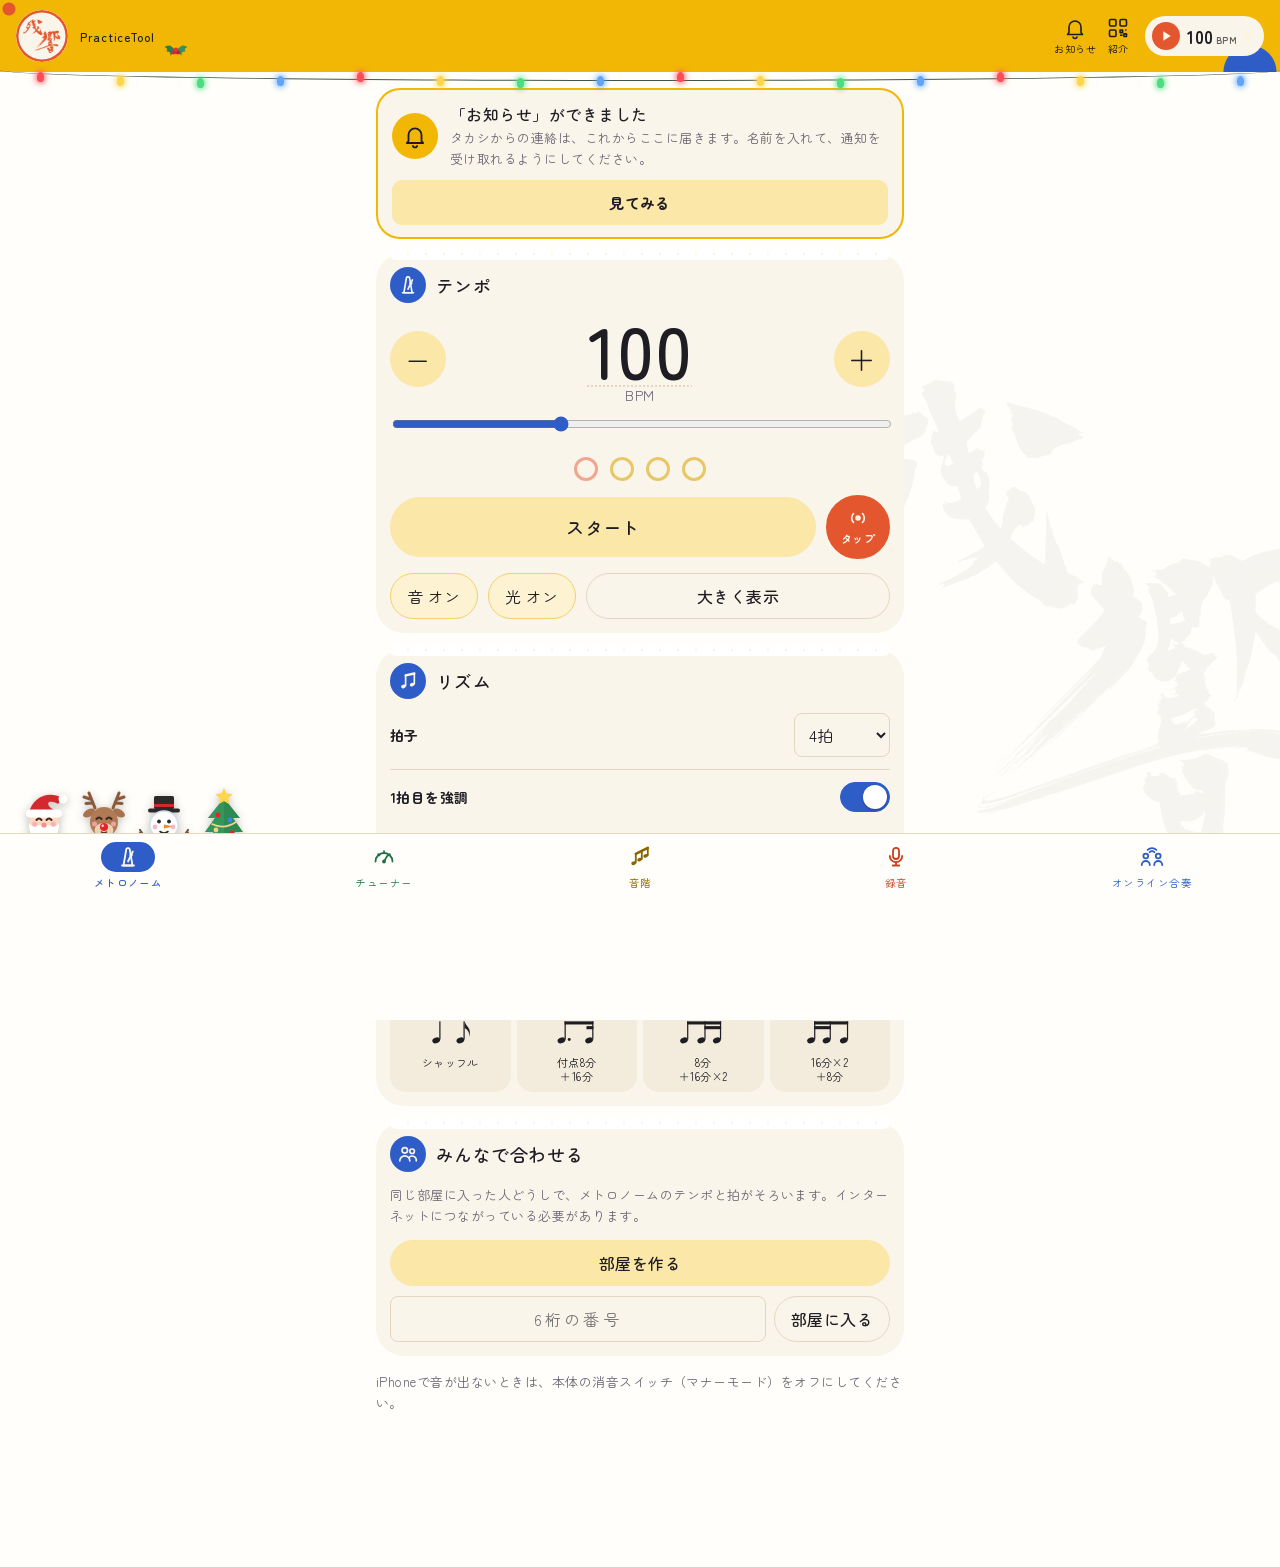
==== commit 324a32c2: "お知らせ：名前を入れた人ならだれでも書けるように（自分の書いたものは消せる、書いた人の名前を表示）。一覧は端末に1か月とっておき、通知が届いたとき・書いたとき・「新しいお知らせを確かめる」を押したとき" ====
--- a/index.html
+++ b/index.html
@@ -49,7 +49,7 @@
         <circle cx="16" cy="11.4" r="2.6" fill="#e0353d"/>
       </svg>
     </h1>
-    <!-- お知らせ（持ち主から全員へ） -->
+    <!-- お知らせ（だれでも書けて全員に届く） -->
     <button class="header-share header-notice" id="openNotice" aria-label="お知らせ">
       <svg viewBox="0 0 24 24" aria-hidden="true">
         <path d="M6 16.5V11a6 6 0 0 1 12 0v5.5l1.5 2h-15Z"/>
@@ -674,7 +674,7 @@
   </div>
 
   <!-- アプリの紹介（QRコードを見せて、使う人を増やす） -->
-  <!-- お知らせ（持ち主から全員へ。一方通行）と、持ち主への連絡 -->
+  <!-- お知らせ（だれでも書けて全員に届く）と、持ち主への連絡 -->
   <div class="share-view notice-view" id="noticeView" hidden>
     <button class="zk-close" id="closeNotice" aria-label="閉じる">×</button>
     <div class="notice-inner">
@@ -686,14 +686,14 @@
 
       <section class="notice-page" id="noticePageNews">
         <form class="notice-card" id="noticeNameForm" hidden>
-          <p>はじめに、お名前を教えてください。お知らせを読んだことが、タカシに伝わります。</p>
+          <p>はじめに、お名前を教えてください。お知らせを読んだことがタカシに伝わり、お知らせを書けるようになります。</p>
           <div class="notice-row">
             <input type="text" id="noticeNameInput" maxlength="20" placeholder="お名前" autocomplete="name">
             <button class="ens-btn gold" type="submit">決める</button>
           </div>
         </form>
         <div class="notice-owner-bar" id="noticeOwnerBar" hidden>
-          <span class="note small-note" id="noticeDevices"></span>
+          <button class="btn small notice-reload" id="noticeReload" type="button">↻ 新しいお知らせを確かめる</button>
           <button class="ens-btn gold notice-write" id="noticeWrite">＋ 書く</button>
         </div>
         <div class="notice-card notice-compose" id="noticeCompose" hidden>
@@ -705,6 +705,7 @@
           </div>
         </div>
         <p class="note small-note notice-send-note" id="noticeSendNote"></p>
+        <p class="note small-note" id="noticeDevices" hidden></p>
         <div class="notice-list" id="noticeList"></div>
         <div class="notice-foot">
           <div id="noticePushCard" hidden>
--- a/style.css
+++ b/style.css
@@ -2036,6 +2036,11 @@
 .notice-page[hidden] { display: none; }
 .notice-owner-bar { display: flex; align-items: center; justify-content: space-between; gap: 10px; }
 .notice-write { padding: 8px 18px; }
+/* だれでも書けるようになったので、書いた人の名前と、新しいお知らせを確かめるボタン（2026-11-25） */
+.notice-owner-bar[hidden] { display: none; }
+.notice-reload { white-space: nowrap; }
+.notice-author { font-size: 13px; color: var(--accent-ink); }
+.notice-mine { display: flex; justify-content: flex-end; margin-top: 10px; padding-top: 10px; border-top: 1px solid var(--border); }
 .notice-send-note:empty { display: none; }
 .notice-list { gap: 14px; }
 .notice-item { padding: 18px 18px 16px; background: var(--bg); border: 1px solid var(--border); border-radius: 24px; }
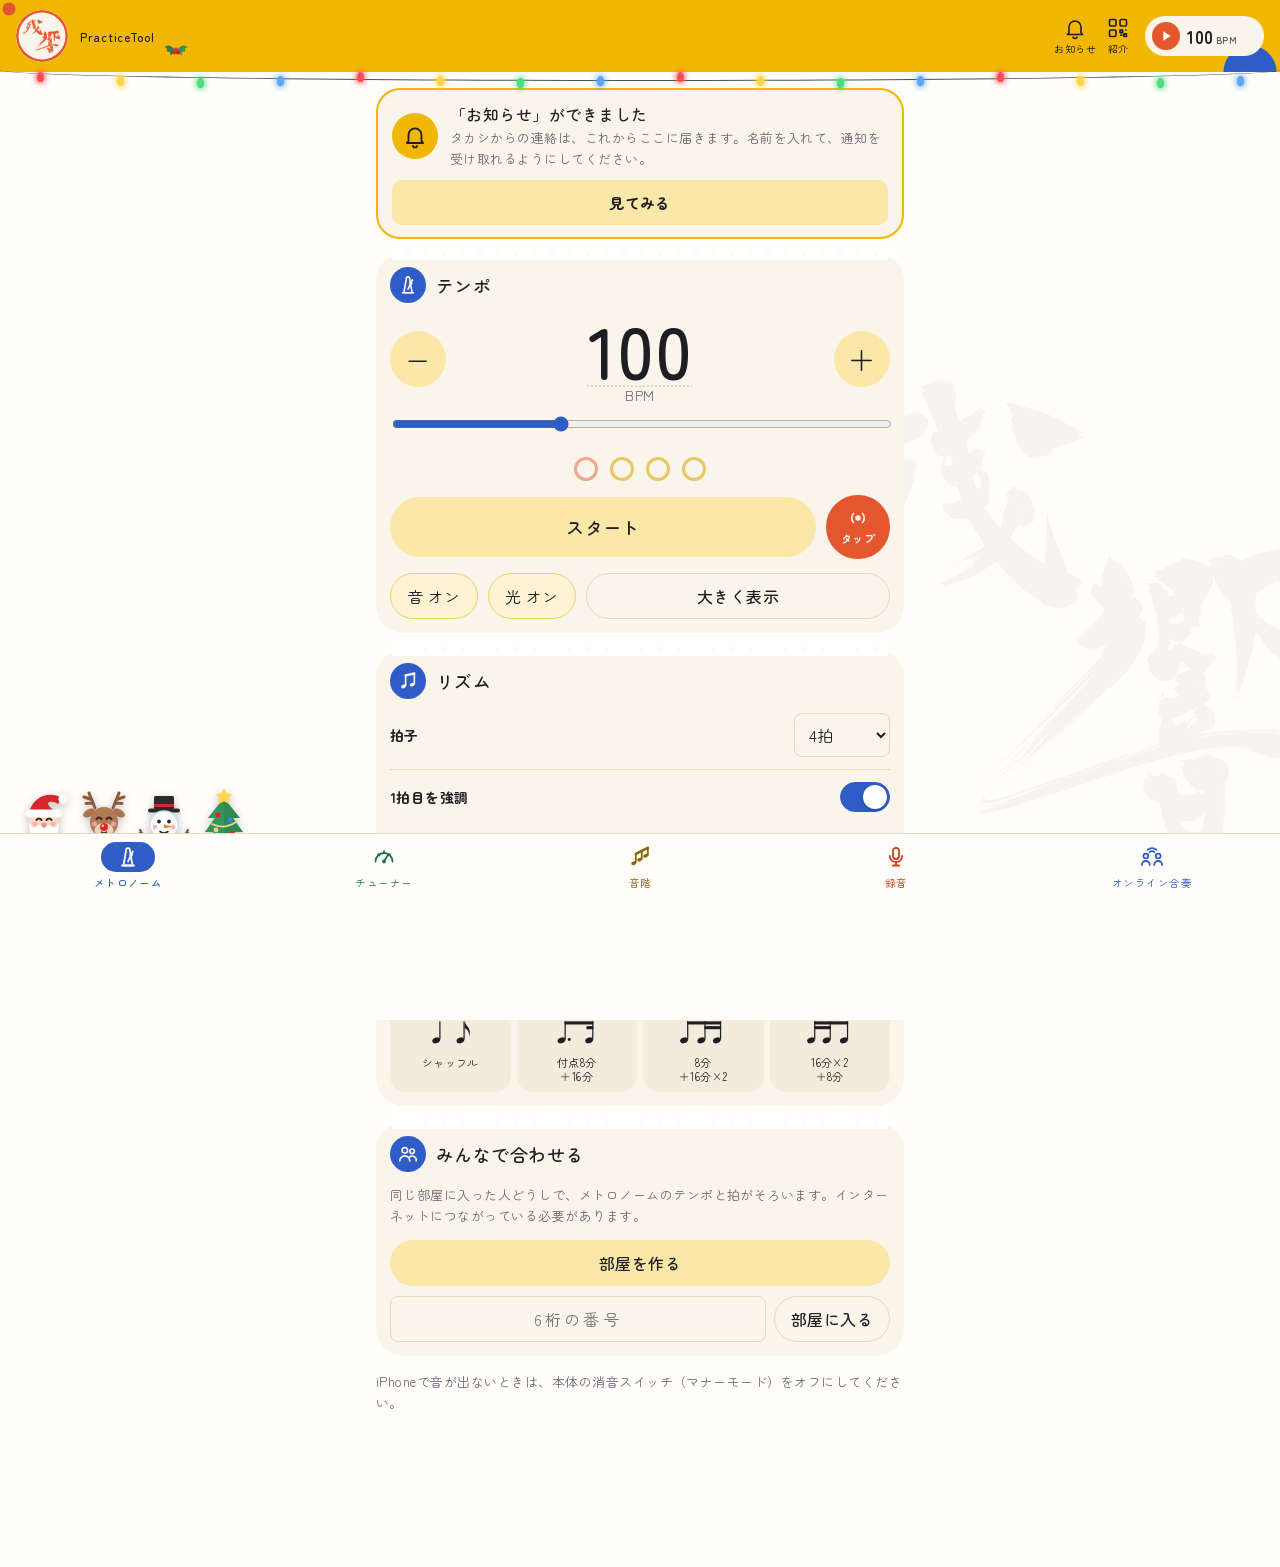
==== commit 18f98f8a: "お知らせ：「タカシに連络」にメールで送るボタンを追加 Co-Authored-By: Claude Opus 5.5 <noreply@anthropic.com>" ====
--- a/index.html
+++ b/index.html
@@ -720,9 +720,11 @@
         <div class="notice-contact-card">
           <img src="icons/logo-seal.png" alt="" class="notice-contact-seal">
           <h2 id="noticeContactLabel"></h2>
-          <p>ご連絡は、SMS（ショートメッセージ）でお願いします。<br>スマホが対応していれば、自動で RCS になります。</p>
-          <a class="ens-btn gold notice-sms" id="noticeSms" href="#">メッセージを送る</a>
+          <p>SMS（ショートメッセージ）か、メールでご連絡ください。<br>SMS は、スマホが対応していれば自動で RCS になります。</p>
+          <a class="ens-btn gold notice-sms" id="noticeSms" href="#">SMS で送る</a>
           <p class="notice-number" id="noticeSmsNumber"></p>
+          <a class="ens-btn outline notice-sms" id="noticeMail" href="#">メールで送る</a>
+          <p class="notice-mail" id="noticeMailAddress"></p>
         </div>
       </section>
     </div>
--- a/style.css
+++ b/style.css
@@ -2056,6 +2056,7 @@
 .notice-contact-seal { width: 76px; height: 76px; box-sizing: border-box; padding: 10px; border-radius: 50%; background: var(--bg); box-shadow: inset 0 0 0 2.5px var(--ts-red); }
 .notice-sms { justify-self: stretch; padding: 14px; font-size: 17px; }
 .notice-number { font-size: 22px; letter-spacing: 0.08em; color: var(--text) !important; }
+.notice-mail { font-size: 17px; letter-spacing: 0.04em; color: var(--text) !important; overflow-wrap: anywhere; }
 
 /* 新しくできた「お知らせ」の案内と、読んでいないお知らせがあるときのベル */
 .notice-intro {
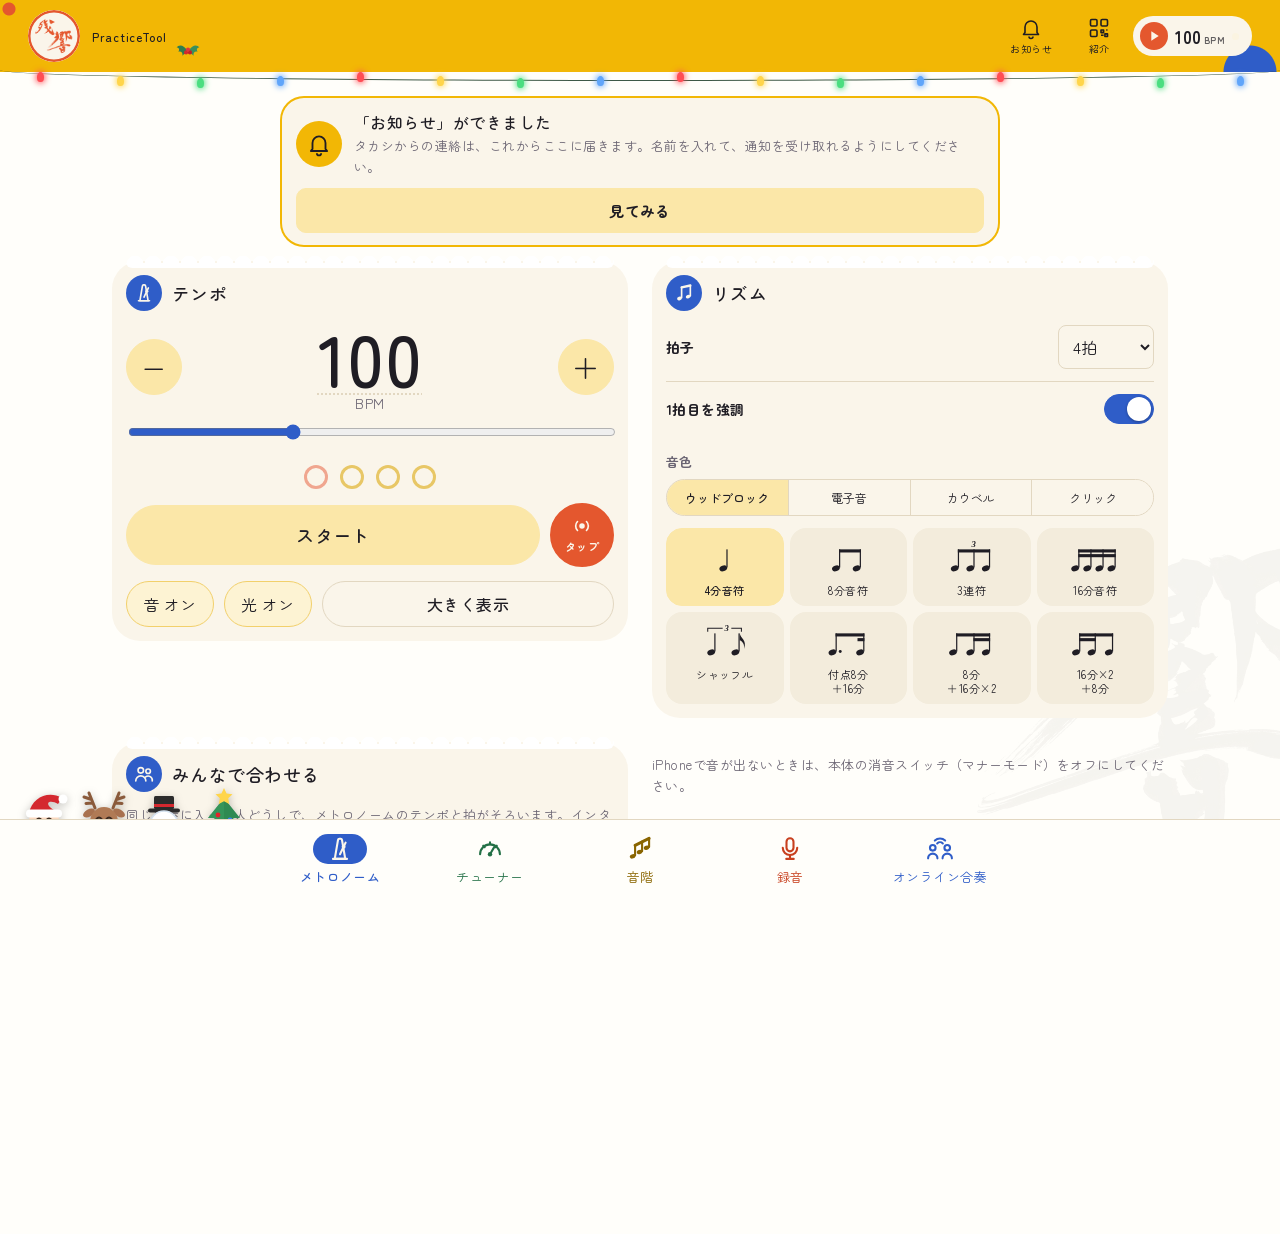
==== commit 0e890b56: "録音：Android で外付けレコーダー（H4n Pro など）を開けないとき、指定をゆるめて・ほかのマイクを順に試す。使うマイクを選べるように。Android 向けのマイク許可の案内 Co-Auth" ====
--- a/index.html
+++ b/index.html
@@ -504,6 +504,11 @@
           <input type="checkbox" id="recWithMetronome" class="switch">
         </label>
         <p class="note small-note">テンポと拍子は「メトロノーム」画面の設定を使います。</p>
+        <label class="setting-row">
+          <span class="sub-label">使うマイク</span>
+          <select id="recMic" class="mic-select"><option value="">おまかせ</option></select>
+        </label>
+        <p class="note small-note" id="recMicNow" hidden></p>
         <p class="error" id="recError" hidden></p>
       </div>
 
--- a/style.css
+++ b/style.css
@@ -2079,3 +2079,37 @@
 @keyframes notice-ring { 0%, 70%, 100% { transform: rotate(0); } 76% { transform: rotate(14deg); } 82% { transform: rotate(-12deg); } 88% { transform: rotate(8deg); } 94% { transform: rotate(-5deg); } }
 .header-notice.has-new svg { transform-origin: 50% 15%; animation: notice-ring 2.4s ease-in-out infinite; }
 @media (prefers-reduced-motion: reduce) { .header-notice.has-new svg { animation: none; } }
+
+/* お知らせ：なおす（2026-11-26） */
+.notice-edited { margin: 8px 0 0; font-size: 12px; color: var(--muted); }
+.notice-tools { display: flex; gap: 8px; }
+.notice-mine { gap: 8px; }
+
+/* ---- タブレット・パソコン（横に広い画面）向け（2026-11-26）。スマホの見た目はそのまま ---- */
+/* 上の帯：お知らせ と 紹介 のあいだを少し空けて、どちらも押しやすく（指1本分の幅を確保） */
+.header-notice + .header-share { margin-left: 12px; }
+.header-share { min-width: 48px; min-height: 44px; justify-content: center; border-radius: 14px; }
+.header-share:active { background: rgba(0, 0, 0, 0.06); }
+
+@media (min-width: 900px) {
+  main { max-width: 1120px; padding: 24px 32px 110px; }
+  /* お知らせの案内・ホーム画面に追加の案内は、読みやすい幅に */
+  main > .notice-intro, main > .install-banner { max-width: 720px; margin-left: auto; margin-right: auto; }
+  /* メトロノームと音階は、カードを2列に並べる */
+  #panel-metronome.active, #panel-scale.active {
+    display: grid; grid-template-columns: repeat(2, minmax(0, 1fr)); gap: 0 24px; align-items: start;
+  }
+  #panel-metronome > .tool-section, #panel-scale > .tool-section { margin-top: 0; margin-bottom: 24px; }
+  /* チューナー・録音・オンライン合奏は1列のまま、少し広く */
+  #panel-tuner, #panel-recorder, #panel-ensemble { max-width: 760px; margin: 0 auto; }
+  /* 下のタブは、まん中に寄せて押しやすい幅に */
+  .tab-bar { justify-content: center; }
+  .tab { flex: 0 1 150px; font-size: 13px; padding: 14px 8px; }
+  .tab svg { width: 28px; height: 28px; }
+  /* 上の帯も、ボタンどうしにゆとり */
+  .app-header { padding-left: 28px; padding-right: 28px; }
+  .header-notice + .header-share { margin-left: 18px; }
+}
+
+/* 録音：使うマイク（名前が長いことがある） */
+.mic-select { max-width: 62%; text-overflow: ellipsis; }
